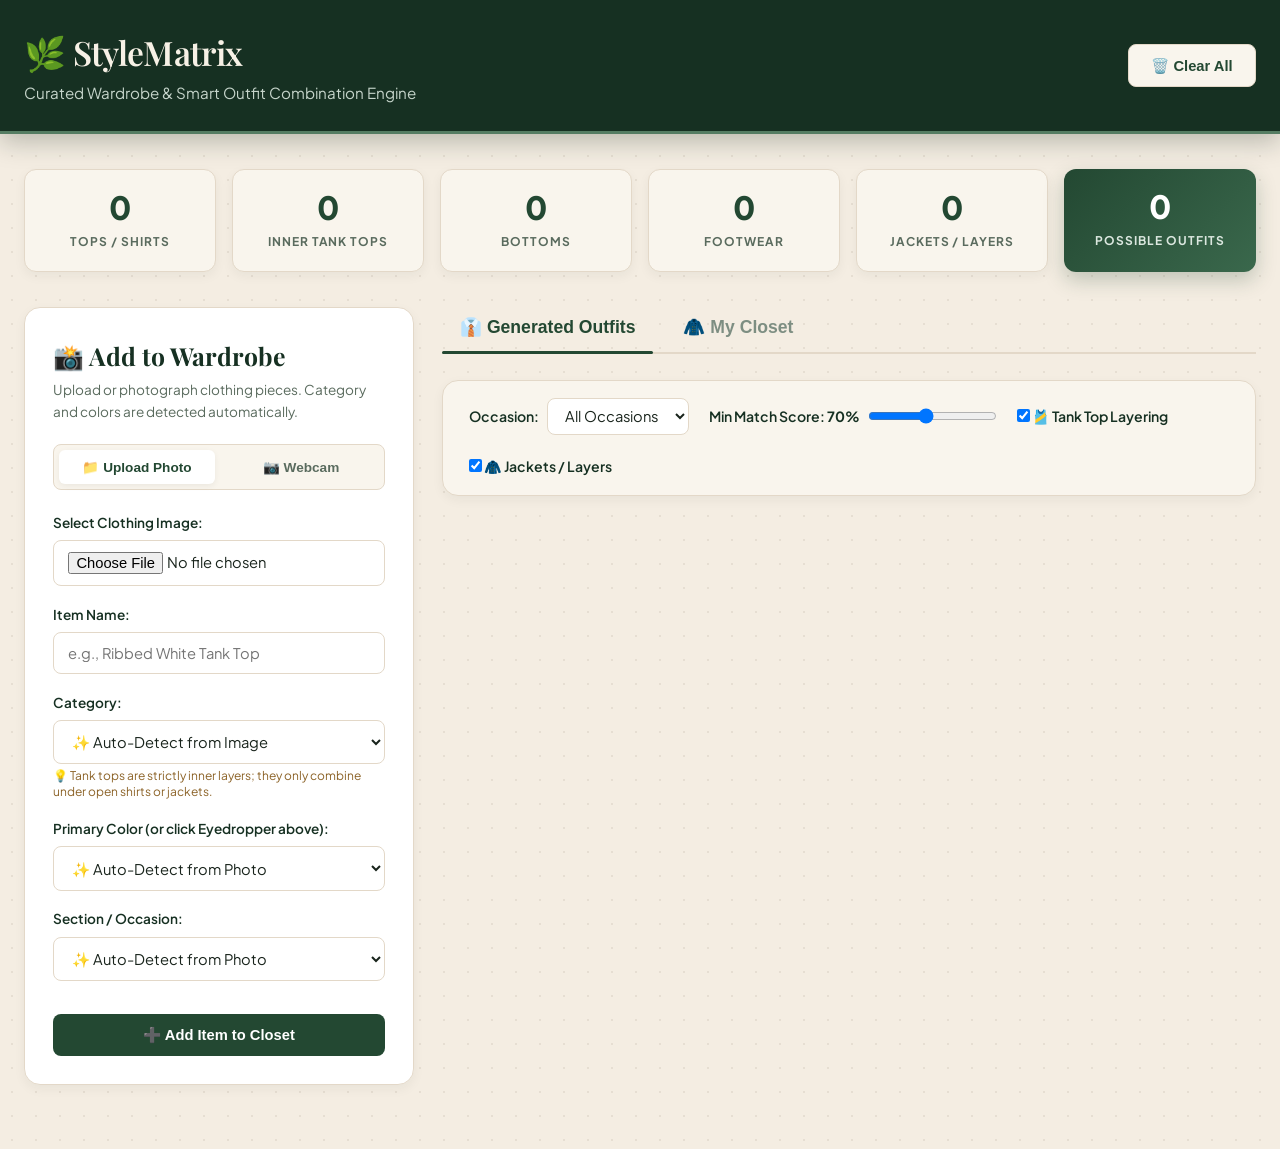
==== templates/wardrobe.html @ 671d1ef5 "Initialcommit" ====
<!DOCTYPE html>
<html lang="en">
<head>
    <meta charset="UTF-8">
    <meta name="viewport" content="width=device-width, initial-scale=1.0">
    <title>StyleMatrix – Smart Wardrobe & Curated Outfit Generator</title>
    <link rel="stylesheet" href="/static/wardrobe.css">
    <link rel="preconnect" href="https://fonts.googleapis.com">
    <link rel="preconnect" href="https://fonts.gstatic.com" crossorigin>
    <link href="https://fonts.googleapis.com/css2?family=Plus+Jakarta+Sans:wght@400;500;600;700;800&family=Playfair+Display:ital,wght@0,600;1,600&display=swap" rel="stylesheet">
</head>
<body>
    <!-- Premium Header -->
    <header class="navbar">
        <div class="container nav-content">
            <div class="brand-group">
                <h1>🌿 StyleMatrix</h1>
                <p>Curated Wardrobe & Smart Outfit Combination Engine</p>
            </div>
            <div class="nav-actions">
                <button class="btn btn-secondary" onclick="clearAll()">🗑️ Clear All</button>
            </div>
        </div>
    </header>

    <main class="container main-layout">
        <!-- Stats Banner in Beige & Forest Green -->
        <section class="stats-banner">
            <div class="stat-card">
                <span class="stat-num" id="statTops">0</span>
                <span class="stat-label">Tops / Shirts</span>
            </div>
            <div class="stat-card">
                <span class="stat-num" id="statTanks">0</span>
                <span class="stat-label">Inner Tank Tops</span>
            </div>
            <div class="stat-card">
                <span class="stat-num" id="statBottoms">0</span>
                <span class="stat-label">Bottoms</span>
            </div>
            <div class="stat-card">
                <span class="stat-num" id="statShoes">0</span>
                <span class="stat-label">Footwear</span>
            </div>
            <div class="stat-card">
                <span class="stat-num" id="statLayers">0</span>
                <span class="stat-label">Jackets / Layers</span>
            </div>
            <div class="stat-card highlight">
                <span class="stat-num" id="statTotalCombos">0</span>
                <span class="stat-label">Possible Outfits</span>
            </div>
        </section>

        <!-- Main Workspace (Left panel is compact & sticky; no expanding empty space) -->
        <div class="workspace-grid">
            <!-- Left Column: Add Clothes Panel -->
            <aside class="card add-item-panel">
                <h2>📸 Add to Wardrobe</h2>
                <p class="subtitle">Upload or photograph clothing pieces. Category and colors are detected automatically.</p>

                <!-- Photo Mode Switcher -->
                <div class="photo-mode-toggle">
                    <button type="button" class="tab-btn active" id="btnModeUpload" onclick="setPhotoMode('upload')">📁 Upload Photo</button>
                    <button type="button" class="tab-btn" id="btnModeCamera" onclick="setPhotoMode('camera')">📷 Webcam</button>
                </div>

                <form id="addItemForm" onsubmit="handleAddItem(event)">
                    <!-- Upload Input -->
                    <div id="uploadInputContainer" class="form-group">
                        <label>Select Clothing Image:</label>
                        <input type="file" id="clothingPhoto" accept="image/*" class="file-input" onchange="handleImageLoaded(this)">
                    </div>

                    <!-- Webcam Input -->
                    <div id="cameraInputContainer" class="form-group hidden">
                        <div class="camera-wrapper">
                            <video id="webcamVideo" autoplay playsinline></video>
                        </div>
                        <div class="camera-actions">
                            <button type="button" class="btn btn-secondary btn-sm" onclick="startCamera()">Turn On Camera</button>
                            <button type="button" class="btn btn-primary btn-sm" onclick="takeSnapshot()">📸 Capture</button>
                        </div>
                        <input type="hidden" id="cameraDataInput">
                    </div>

                    <!-- INTERACTIVE PRECISION COLOR PICKER CANVAS -->
                    <div id="pickerContainer" class="picker-box hidden">
                        <div class="picker-header">
                            <span>🎯 Click Fabric to Pick Exact Color</span>
                        </div>
                        <div class="canvas-wrapper">
                            <canvas id="imagePickerCanvas"></canvas>
                        </div>
                        <div class="picker-status-row">
                            <div class="color-swatch-preview" id="previewSwatch"></div>
                            <div class="picker-meta">
                                <strong id="pickedHexLabel">#FFFFFF</strong>
                                <span id="pickedNameLabel">White</span>
                            </div>
                        </div>
                        <input type="hidden" id="pickedHex" name="hex" value="">
                    </div>

                    <!-- Live AI Auto-Detection Feedback Box -->
                    <div id="detectionBox" class="detection-alert hidden">
                        <span id="detectionText">✨ Analyzing image...</span>
                    </div>

                    <div class="form-group">
                        <label>Item Name:</label>
                        <input type="text" id="itemName" placeholder="e.g., Ribbed White Tank Top" required oninput="checkNameKeywords(this.value)">
                    </div>

                    <div class="form-group">
                        <label>Category:</label>
                        <select id="itemCategory" onchange="markCategoryManual()">
                            <option value="auto">✨ Auto-Detect from Image</option>
                            <option value="Topwear">Topwear (Shirts, T-Shirts, Polos)</option>
                            <option value="Inner Layer (Tank Top)">🎽 Inner Layer (Tank Top - Strictly for Layering)</option>
                            <option value="Bottomwear">Bottomwear (Jeans, Pants, Chinos)</option>
                            <option value="Footwear">Footwear (Sneakers, Shoes, Boots)</option>
                            <option value="Outerwear (Layer)">Outerwear (Jackets, Blazers, Coats)</option>
                        </select>
                        <small class="category-hint">💡 Tank tops are strictly inner layers; they only combine under open shirts or jackets.</small>
                    </div>

                    <div class="form-group">
                        <label>Primary Color (or click Eyedropper above):</label>
                        <select id="itemColor">
                            <option value="auto">✨ Auto-Detect from Photo</option>
                            <option value="White">White</option>
                            <option value="Black">Black</option>
                            <option value="Grey">Grey</option>
                            <option value="Navy / Denim">Navy / Denim</option>
                            <option value="Beige / Khaki">Beige / Khaki</option>
                            <option value="Olive / Green">Olive / Green</option>
                            <option value="Brown">Brown</option>
                            <option value="Red / Crimson">Red / Crimson</option>
                            <option value="Pastel / Light">Pastel / Light</option>
                            <option value="Yellow / Orange">Yellow / Orange</option>
                        </select>
                    </div>

                    <div class="form-group">
                        <label>Section / Occasion:</label>
                        <select id="itemOccasion">
                            <option value="auto">✨ Auto-Detect from Photo</option>
                            <option value="Casual">Casual</option>
                            <option value="Formal">Formal</option>
                            <option value="Semi-Formal">Semi-Formal</option>
                            <option value="Party">Party</option>
                            <option value="Athletic">Athletic</option>
                        </select>
                    </div>

                    <button type="submit" class="btn btn-primary btn-block" id="btnAddItem">➕ Add Item to Closet</button>
                </form>
            </aside>

            <!-- Right Column: Tabs (Outfits vs Closet) -->
            <section class="main-display">
                <div class="display-tabs">
                    <button class="nav-tab active" id="tabBtnOutfits" onclick="switchDisplayTab('outfits')">👔 Generated Outfits</button>
                    <button class="nav-tab" id="tabBtnCloset" onclick="switchDisplayTab('closet')">🧥 My Closet</button>
                </div>

                <!-- TAB: OUTFITS -->
                <div id="tabOutfitsContent" class="tab-pane">
                    <!-- Filters Toolbar -->
                    <div class="card toolbar">
                        <div class="filter-item">
                            <label>Occasion:</label>
                            <select id="filterOccasion" onchange="loadOutfits()">
                                <option value="All">All Occasions</option>
                                <option value="Casual">Casual</option>
                                <option value="Formal">Formal</option>
                                <option value="Semi-Formal">Semi-Formal</option>
                                <option value="Party">Party</option>
                            </select>
                        </div>
                        <div class="filter-item">
                            <label>Min Match Score: <strong id="scoreVal">70%</strong></label>
                            <input type="range" id="filterScore" min="50" max="95" value="70" step="5" oninput="updateScoreVal(this.value)">
                        </div>
                        <div class="filter-item checkbox-item">
                            <label><input type="checkbox" id="filterTanks" checked onchange="loadOutfits()"> 🎽 Tank Top Layering</label>
                        </div>
                        <div class="filter-item checkbox-item">
                            <label><input type="checkbox" id="filterLayers" checked onchange="loadOutfits()"> 🧥 Jackets / Layers</label>
                        </div>
                    </div>

                    <!-- Medium-Sized Aesthetic Outfits Grid -->
                    <div id="outfitsContainer" class="outfits-grid">
                        <!-- Loaded dynamically -->
                    </div>
                </div>

                <!-- TAB: CLOSET -->
                <div id="tabClosetContent" class="tab-pane hidden">
                    <div id="closetContainer" class="closet-grid">
                        <!-- Loaded dynamically -->
                    </div>
                </div>
            </section>
        </div>
    </main>

    <!-- EXPANDED OUTFIT LIGHTBOX MODAL (Click to View Large) -->
    <div id="outfitModal" class="modal-backdrop hidden" onclick="handleModalBackdropClick(event)">
        <div class="modal-card">
            <button class="modal-close-btn" onclick="closeOutfitModal()" title="Close">&times;</button>
            <div id="modalContent">
                <!-- Injected dynamically on click -->
            </div>
        </div>
    </div>

    <script>
        let photoMode = 'upload';
        let mediaStream = null;
        let activeImageObject = null;
        let currentOutfitsCache = [];
        let categoryManuallySelected = false;

        function markCategoryManual() {
            const val = document.getElementById('itemCategory').value;
            categoryManuallySelected = (val !== 'auto');
        }

        function checkNameKeywords(name) {
            const lower = name.toLowerCase();
            if (lower.includes('tank') || lower.includes('vest') || lower.includes('sleeveless') || lower.includes('inner')) {
                document.getElementById('itemCategory').value = 'Inner Layer (Tank Top)';
                categoryManuallySelected = true;
            } else if (lower.includes('pant') || lower.includes('jean') || lower.includes('trouser') || lower.includes('chino') || lower.includes('short')) {
                document.getElementById('itemCategory').value = 'Bottomwear';
                categoryManuallySelected = true;
            } else if (lower.includes('shoe') || lower.includes('sneaker') || lower.includes('boot') || lower.includes('loafer')) {
                document.getElementById('itemCategory').value = 'Footwear';
                categoryManuallySelected = true;
            } else if (lower.includes('jacket') || lower.includes('blazer') || lower.includes('coat') || lower.includes('cardigan')) {
                document.getElementById('itemCategory').value = 'Outerwear (Layer)';
                categoryManuallySelected = true;
            }
        }

        function setPhotoMode(mode) {
            photoMode = mode;
            document.getElementById('btnModeUpload').classList.toggle('active', mode === 'upload');
            document.getElementById('btnModeCamera').classList.toggle('active', mode === 'camera');
            document.getElementById('uploadInputContainer').classList.toggle('hidden', mode !== 'upload');
            document.getElementById('cameraInputContainer').classList.toggle('hidden', mode !== 'camera');
            if (mode === 'camera' && !mediaStream) {
                startCamera();
            }
        }

        async function startCamera() {
            try {
                mediaStream = await navigator.mediaDevices.getUserMedia({ video: { width: 400, height: 300 } });
                document.getElementById('webcamVideo').srcObject = mediaStream;
            } catch (err) {
                alert('Could not access webcam. Please use File Upload mode.');
            }
        }

        function takeSnapshot() {
            const video = document.getElementById('webcamVideo');
            const offscreenCanvas = document.createElement('canvas');
            offscreenCanvas.width = video.videoWidth || 400;
            offscreenCanvas.height = video.videoHeight || 300;
            const ctx = offscreenCanvas.getContext('2d');
            ctx.drawImage(video, 0, 0, offscreenCanvas.width, offscreenCanvas.height);
            const dataUrl = offscreenCanvas.toDataURL('image/jpeg', 0.9);
            document.getElementById('cameraDataInput').value = dataUrl;

            loadImageToCanvas(dataUrl);
            triggerAutoDetection();
        }

        function handleImageLoaded(input) {
            if (input.files && input.files[0]) {
                const file = input.files[0];
                checkNameKeywords(file.name);

                const reader = new FileReader();
                reader.onload = function(e) {
                    loadImageToCanvas(e.target.result);
                    triggerAutoDetection();
                };
                reader.readAsDataURL(file);
            }
        }

        function loadImageToCanvas(src) {
            const container = document.getElementById('pickerContainer');
            const canvas = document.getElementById('imagePickerCanvas');
            const ctx = canvas.getContext('2d');
            const img = new Image();

            img.onload = function() {
                activeImageObject = img;
                const maxWidth = 340;
                const scale = maxWidth / img.width;
                canvas.width = maxWidth;
                canvas.height = img.height * scale;

                ctx.drawImage(img, 0, 0, canvas.width, canvas.height);
                container.classList.remove('hidden');

                // Sample smart fabric position
                const sampleX = Math.floor(canvas.width * 0.5);
                const sampleY = Math.floor(canvas.height * 0.45);
                samplePixelAt(sampleX, sampleY);

                canvas.onclick = function(e) {
                    const rect = canvas.getBoundingClientRect();
                    const x = e.clientX - rect.left;
                    const y = e.clientY - rect.top;
                    samplePixelAt(x, y);
                };
            };
            img.src = src;
        }

        function samplePixelAt(x, y) {
            const canvas = document.getElementById('imagePickerCanvas');
            const ctx = canvas.getContext('2d');
            const pixel = ctx.getImageData(x, y, 1, 1).data;
            const r = pixel[0], g = pixel[1], b = pixel[2];
            const hex = rgbToHex(r, g, b);

            document.getElementById('pickedHex').value = hex;
            document.getElementById('pickedHexLabel').textContent = hex.toUpperCase();
            document.getElementById('previewSwatch').style.backgroundColor = hex;

            const detectedColor = classifyRGB(r, g, b);
            document.getElementById('pickedNameLabel').textContent = detectedColor;
            document.getElementById('itemColor').value = detectedColor;

            if (activeImageObject) {
                ctx.clearRect(0, 0, canvas.width, canvas.height);
                ctx.drawImage(activeImageObject, 0, 0, canvas.width, canvas.height);
                
                ctx.beginPath();
                ctx.arc(x, y, 12, 0, 2 * Math.PI);
                ctx.strokeStyle = '#ffffff';
                ctx.lineWidth = 3;
                ctx.stroke();

                ctx.beginPath();
                ctx.arc(x, y, 10, 0, 2 * Math.PI);
                ctx.strokeStyle = '#1b3b2b';
                ctx.lineWidth = 1.5;
                ctx.stroke();
            }
        }

        function rgbToHex(r, g, b) {
            return '#' + [r, g, b].map(x => {
                const hex = x.toString(16);
                return hex.length === 1 ? '0' + hex : hex;
            }).join('');
        }

        function classifyRGB(r, g, b) {
            const minC = Math.min(r, g, b);
            const maxC = Math.max(r, g, b);
            const diff = maxC - minC;

            // Accurate White/Off-white detection
            if (minC > 190 && diff < 38) return 'White';
            if (minC > 215 && diff < 45) return 'White';
            if (maxC < 45) return 'Black';
            if (diff < 18) {
                if (minC > 180) return 'White';
                if (maxC < 55) return 'Black';
                return 'Grey';
            }

            const rn = r / 255, gn = g / 255, bn = b / 255;
            const max = Math.max(rn, gn, bn), min = Math.min(rn, gn, bn);
            let h, s, l = (max + min) / 2;

            if (max === min) {
                h = s = 0;
            } else {
                const d = max - min;
                s = l > 0.5 ? d / (2 - max - min) : d / (max + min);
                switch (max) {
                    case rn: h = (gn - bn) / d + (gn < bn ? 6 : 0); break;
                    case gn: h = (bn - rn) / d + 2; break;
                    case bn: h = (rn - gn) / d + 4; break;
                }
                h /= 6;
            }
            const hDeg = h * 360;

            if (l < 0.16) return 'Black';
            if (l > 0.85 && s < 0.22) return 'White';
            if (s < 0.14) return 'Grey';
            if (hDeg >= 185 && hDeg <= 250) {
                if (s > 0.20 && l < 0.70) return 'Navy / Denim';
                if (l >= 0.70) return 'Pastel / Light';
                return 'Grey';
            }
            if (hDeg >= 65 && hDeg <= 165) return 'Olive / Green';
            if (hDeg >= 25 && hDeg <= 55 && s < 0.60 && l > 0.38) return 'Beige / Khaki';
            if (hDeg >= 15 && hDeg <= 45 && l < 0.44) return 'Brown';
            if (hDeg < 20 || hDeg > 338) return 'Red / Crimson';
            if (hDeg >= 35 && hDeg <= 65) return 'Yellow / Orange';
            if (l > 0.65 && s > 0.16) return 'Pastel / Light';
            return 'Grey';
        }

        async function triggerAutoDetection() {
            const detectionBox = document.getElementById('detectionBox');
            const detectionText = document.getElementById('detectionText');

            const formData = new FormData();
            let hasImage = false;

            if (photoMode === 'upload') {
                const fileInput = document.getElementById('clothingPhoto');
                if (fileInput.files.length > 0) {
                    formData.append('photo', fileInput.files[0]);
                    hasImage = true;
                }
            } else {
                const cameraData = document.getElementById('cameraDataInput').value;
                if (cameraData) {
                    formData.append('camera_data', cameraData);
                    hasImage = true;
                }
            }

            if (!hasImage) return;

            detectionBox.classList.remove('hidden');
            detectionText.textContent = '✨ Analyzing category & fabric color...';

            try {
                const res = await fetch('/api/detect', { method: 'POST', body: formData });
                const data = await res.json();
                if (data.category) {
                    // Only update category if user has not manually set it
                    if (!categoryManuallySelected || document.getElementById('itemCategory').value === 'auto') {
                        document.getElementById('itemCategory').value = data.category;
                    }
                    if (document.getElementById('itemColor').value === 'auto') {
                        document.getElementById('itemColor').value = data.color;
                    }
                    document.getElementById('itemOccasion').value = data.occasion;
                    detectionText.innerHTML = `✨ <strong>Auto-Detected:</strong> Category: <u>${document.getElementById('itemCategory').value}</u> • Color: <u>${data.color}</u> • Occasion: <u>${data.occasion}</u>`;
                }
            } catch (err) {
                console.error(err);
            }
        }

        function updateScoreVal(val) {
            document.getElementById('scoreVal').textContent = val + '%';
            loadOutfits();
        }

        function switchDisplayTab(tab) {
            document.getElementById('tabBtnOutfits').classList.toggle('active', tab === 'outfits');
            document.getElementById('tabBtnCloset').classList.toggle('active', tab === 'closet');
            document.getElementById('tabOutfitsContent').classList.toggle('hidden', tab !== 'outfits');
            document.getElementById('tabClosetContent').classList.toggle('hidden', tab !== 'closet');
            if (tab === 'closet') loadCloset();
            if (tab === 'outfits') loadOutfits();
        }

        async function updateStats() {
            const res = await fetch('/api/stats');
            const data = await res.json();
            document.getElementById('statTops').textContent = data.tops;
            document.getElementById('statTanks').textContent = data.tanks || 0;
            document.getElementById('statBottoms').textContent = data.bottoms;
            document.getElementById('statShoes').textContent = data.shoes;
            document.getElementById('statLayers').textContent = data.layers;
            document.getElementById('statTotalCombos').textContent = data.total_combinations;
        }

        async function handleAddItem(e) {
            e.preventDefault();
            const btn = document.getElementById('btnAddItem');
            btn.disabled = true;
            btn.textContent = 'Adding...';

            const formData = new FormData();
            formData.append('name', document.getElementById('itemName').value);
            formData.append('category', document.getElementById('itemCategory').value);
            formData.append('color', document.getElementById('itemColor').value);
            formData.append('hex', document.getElementById('pickedHex').value);
            formData.append('occasion', document.getElementById('itemOccasion').value);

            if (photoMode === 'upload') {
                const fileInput = document.getElementById('clothingPhoto');
                if (fileInput.files.length > 0) {
                    formData.append('photo', fileInput.files[0]);
                }
            } else {
                const cameraData = document.getElementById('cameraDataInput').value;
                if (cameraData) {
                    formData.append('camera_data', cameraData);
                }
            }

            try {
                const res = await fetch('/api/items', { method: 'POST', body: formData });
                if (res.ok) {
                    document.getElementById('itemName').value = '';
                    document.getElementById('clothingPhoto').value = '';
                    document.getElementById('cameraDataInput').value = '';
                    document.getElementById('pickerContainer').classList.add('hidden');
                    document.getElementById('detectionBox').classList.add('hidden');
                    document.getElementById('itemCategory').value = 'auto';
                    document.getElementById('itemColor').value = 'auto';
                    document.getElementById('itemOccasion').value = 'auto';
                    categoryManuallySelected = false;
                    await updateStats();
                    loadOutfits();
                } else {
                    alert('Failed to add item.');
                }
            } catch (err) {
                console.error(err);
            } finally {
                btn.disabled = false;
                btn.textContent = '➕ Add Item to Closet';
            }
        }

        async function loadOutfits() {
            const container = document.getElementById('outfitsContainer');
            container.innerHTML = '<div class="loading">Composing aesthetic color combinations...</div>';

            const minScore = document.getElementById('filterScore').value;
            const occasion = document.getElementById('filterOccasion').value;
            const includeLayers = document.getElementById('filterLayers').checked;
            const includeTanks = document.getElementById('filterTanks').checked;

            const res = await fetch(`/api/outfits?min_score=${minScore}&occasion=${occasion}&include_layers=${includeLayers}&include_tanks=${includeTanks}`);
            const data = await res.json();
            currentOutfitsCache = data.outfits || [];

            if (!currentOutfitsCache || currentOutfitsCache.length === 0) {
                container.innerHTML = `
                    <div class="empty-state">
                        <div class="empty-icon">🌿</div>
                        <h3>Your Wardrobe is Ready</h3>
                        <p>${data.message || 'Add your clothing photos on the left to start generating outfits automatically!'}</p>
                    </div>`;
                return;
            }

            container.innerHTML = currentOutfitsCache.map((outfit, idx) => {
                const isCurated = outfit.vibe.includes('Curated Harmony');
                return `
                <div class="card outfit-card-medium ${isCurated ? 'curated-card' : ''}" onclick="openOutfitModal(${idx})">
                    <div class="outfit-card-header">
                        <div class="badge-row">
                            <span class="vibe-tag ${isCurated ? 'vibe-curated' : ''}">${outfit.vibe}</span>
                            <span class="score-badge ${outfit.score >= 90 ? 'score-high' : 'score-med'}">★ ${outfit.score}%</span>
                        </div>
                        <span class="click-hint">🔍 Tap to expand</span>
                    </div>

                    <!-- Medium Sized Aesthetic Piece Row -->
                    <div class="outfit-preview-row">
                        ${outfit.tank ? `
                            <div class="preview-thumb inner-thumb">
                                <span class="thumb-label">🎽 Inner</span>
                                <img src="${outfit.tank.image}" alt="${outfit.tank.name}">
                            </div>
                        ` : ''}

                        ${outfit.top ? `
                            <div class="preview-thumb">
                                <span class="thumb-label">${outfit.tank ? '👕 Shirt' : '👕 Top'}</span>
                                <img src="${outfit.top.image}" alt="${outfit.top.name}">
                            </div>
                        ` : ''}

                        ${outfit.layer ? `
                            <div class="preview-thumb">
                                <span class="thumb-label">🧥 Layer</span>
                                <img src="${outfit.layer.image}" alt="${outfit.layer.name}">
                            </div>
                        ` : ''}

                        <div class="preview-thumb">
                            <span class="thumb-label">👖 Bottom</span>
                            <img src="${outfit.bottom.image}" alt="${outfit.bottom.name}">
                        </div>

                        <div class="preview-thumb">
                            <span class="thumb-label">👟 Shoes</span>
                            <img src="${outfit.shoes.image}" alt="${outfit.shoes.name}">
                        </div>
                    </div>

                    <div class="outfit-card-footer">
                        <p class="medium-reason">💡 ${outfit.reason}</p>
                    </div>
                </div>
                `;
            }).join('');
        }

        // ---------------------------------------------------------------------
        // Modal / Lightbox: View Outfit in Large, High-Res Detail
        // ---------------------------------------------------------------------
        function openOutfitModal(idx) {
            const outfit = currentOutfitsCache[idx];
            if (!outfit) return;

            const isCurated = outfit.vibe.includes('Curated Harmony');
            const modal = document.getElementById('outfitModal');
            const content = document.getElementById('modalContent');

            content.innerHTML = `
                <div class="modal-header">
                    <div>
                        <span class="vibe-tag ${isCurated ? 'vibe-curated' : ''}">${outfit.vibe}</span>
                        <span class="type-badge">${outfit.type}</span>
                        <h2>Look #${idx + 1}</h2>
                    </div>
                    <div class="score-badge-large ${outfit.score >= 90 ? 'score-high' : 'score-med'}">
                        ★ ${outfit.score}% Match
                    </div>
                </div>

                <div class="modal-reason-box">
                    <strong>Style & Harmony Breakdown:</strong>
                    <p>💡 ${outfit.reason}</p>
                </div>

                <!-- High-Resolution Large Outfit Grid -->
                <div class="modal-large-items">
                    ${outfit.tank ? `
                        <div class="modal-item-card inner-card">
                            <span class="large-layer-pill">🎽 Inner Layer</span>
                            <img src="${outfit.tank.image}" alt="${outfit.tank.name}">
                            <div class="modal-item-info">
                                <strong>${outfit.tank.name}</strong>
                                <span>Color: ${outfit.tank.color}</span>
                                <small>${outfit.tank.occasion}</small>
                            </div>
                        </div>
                    ` : ''}

                    ${outfit.top ? `
                        <div class="modal-item-card">
                            <span class="large-layer-pill">${outfit.tank ? '👕 Over Shirt' : '👕 Topwear'}</span>
                            <img src="${outfit.top.image}" alt="${outfit.top.name}">
                            <div class="modal-item-info">
                                <strong>${outfit.top.name}</strong>
                                <span>Color: ${outfit.top.color}</span>
                                <small>${outfit.top.occasion}</small>
                            </div>
                        </div>
                    ` : ''}

                    ${outfit.layer ? `
                        <div class="modal-item-card">
                            <span class="large-layer-pill">🧥 Jacket / Layer</span>
                            <img src="${outfit.layer.image}" alt="${outfit.layer.name}">
                            <div class="modal-item-info">
                                <strong>${outfit.layer.name}</strong>
                                <span>Color: ${outfit.layer.color}</span>
                                <small>${outfit.layer.occasion}</small>
                            </div>
                        </div>
                    ` : ''}

                    <div class="modal-item-card">
                        <span class="large-layer-pill">👖 Bottomwear</span>
                        <img src="${outfit.bottom.image}" alt="${outfit.bottom.name}">
                        <div class="modal-item-info">
                            <strong>${outfit.bottom.name}</strong>
                            <span>Color: ${outfit.bottom.color}</span>
                            <small>${outfit.bottom.occasion}</small>
                        </div>
                    </div>

                    <div class="modal-item-card">
                        <span class="large-layer-pill">👟 Footwear</span>
                        <img src="${outfit.shoes.image}" alt="${outfit.shoes.name}">
                        <div class="modal-item-info">
                            <strong>${outfit.shoes.name}</strong>
                            <span>Color: ${outfit.shoes.color}</span>
                            <small>${outfit.shoes.occasion}</small>
                        </div>
                    </div>
                </div>

                <div class="modal-footer">
                    <button class="btn btn-primary" onclick="closeOutfitModal()">✓ Done</button>
                </div>
            `;

            modal.classList.remove('hidden');
            document.body.style.overflow = 'hidden';
        }

        function closeOutfitModal() {
            document.getElementById('outfitModal').classList.add('hidden');
            document.body.style.overflow = 'auto';
        }

        function handleModalBackdropClick(e) {
            if (e.target.id === 'outfitModal') {
                closeOutfitModal();
            }
        }

        document.addEventListener('keydown', (e) => {
            if (e.key === 'Escape') closeOutfitModal();
        });

        async function loadCloset() {
            const container = document.getElementById('closetContainer');
            const res = await fetch('/api/items');
            const items = await res.json();

            if (items.length === 0) {
                container.innerHTML = `
                    <div class="empty-state">
                        <div class="empty-icon">🧥</div>
                        <h3>Your Closet is Empty</h3>
                        <p>Upload or photograph your clothes on the left to start building your personal wardrobe!</p>
                    </div>`;
                return;
            }

            container.innerHTML = items.map(item => `
                <div class="closet-item-card">
                    <img src="${item.image}" alt="${item.name}">
                    <div class="closet-item-body">
                        <strong>${item.name}</strong>
                        <span class="badge ${item.category.includes('Tank') ? 'badge-tank' : ''}">${item.category}</span>
                        <div class="color-dot-row">
                            <span class="color-dot" style="background-color: ${item.hex || '#ffffff'}"></span>
                            <span class="meta">${item.color} • ${item.occasion}</span>
                        </div>
                        <button class="btn btn-sm btn-outline-danger" onclick="deleteItem('${item.id}')">Delete</button>
                    </div>
                </div>
            `).join('');
        }

        async function deleteItem(id) {
            await fetch(`/api/items/${id}`, { method: 'DELETE' });
            await updateStats();
            loadCloset();
            loadOutfits();
        }

        async function clearAll() {
            if (confirm('Clear all items from your wardrobe?')) {
                await fetch('/api/clear-all', { method: 'POST' });
                await updateStats();
                loadCloset();
                loadOutfits();
            }
        }

        window.onload = async () => {
            await updateStats();
            loadOutfits();
        };
    </script>
</body>
</html>
---- static/wardrobe.css ----
/* ==========================================================================
   StyleMatrix – Premium Green & Beige Aesthetic Theme
   Quiet luxury aesthetic: Forest & Sage Green paired with Warm Linen & Oat Beige
   ========================================================================== */

:root {
    --forest-deep: #163022;
    --forest-primary: #234832;
    --forest-hover: #1c3b29;
    --forest-light: #3a684c;
    --sage-accent: #557d63;
    
    --beige-lightest: #faf7f2;
    --beige-bg: #f4ede2;
    --beige-card: #ffffff;
    --beige-surface: #f9f5ed;
    --beige-border: #e3d8c8;
    --beige-border-dark: #d2c4b0;
    
    --curated-gold: #b45309;
    --curated-badge-bg: #fdf5e2;
    
    --text-primary: #19241c;
    --text-secondary: #5a6b5e;
    --text-muted: #7d8e82;
    
    --radius-sm: 8px;
    --radius-md: 12px;
    --radius-lg: 16px;
    --radius-xl: 20px;
    
    --shadow-subtle: 0 4px 12px rgba(22, 48, 34, 0.05);
    --shadow-card: 0 6px 18px rgba(22, 48, 34, 0.07);
    --shadow-hover: 0 12px 28px rgba(22, 48, 34, 0.12);
}

* {
    box-sizing: border-box;
    margin: 0;
    padding: 0;
}

body {
    font-family: 'Plus Jakarta Sans', -apple-system, BlinkMacSystemFont, "Segoe UI", Roboto, sans-serif;
    background-color: var(--beige-bg);
    color: var(--text-primary);
    line-height: 1.6;
    background-image: radial-gradient(#e6ded2 1px, transparent 1px);
    background-size: 24px 24px;
}

.container {
    max-width: 1280px;
    margin: 0 auto;
    padding: 0 24px;
}

/* ==========================================================================
   Header / Navbar
   ========================================================================== */
.navbar {
    background: var(--forest-deep);
    color: var(--beige-lightest);
    padding: 1.6rem 0;
    border-bottom: 3px solid var(--sage-accent);
    box-shadow: 0 8px 24px rgba(15, 33, 23, 0.25);
}

.nav-content {
    display: flex;
    justify-content: space-between;
    align-items: center;
}

.brand-group h1 {
    font-family: 'Playfair Display', Georgia, serif;
    font-size: 2.1rem;
    font-weight: 600;
    letter-spacing: -0.02em;
    color: #f7f1e6;
}

.brand-group p {
    font-size: 0.95rem;
    color: #c5d4ca;
    margin-top: 2px;
}

.brand-group p em {
    color: #e8d0a9;
    font-style: italic;
    font-family: 'Playfair Display', serif;
}

.nav-actions {
    display: flex;
    gap: 12px;
}

/* ==========================================================================
   Stats Banner
   ========================================================================== */
.stats-banner {
    display: grid;
    grid-template-columns: repeat(6, 1fr);
    gap: 16px;
    margin: 2.2rem 0;
}

.stat-card {
    background: var(--beige-surface);
    padding: 1.25rem 1rem;
    border-radius: var(--radius-md);
    text-align: center;
    border: 1px solid var(--beige-border);
    box-shadow: var(--shadow-subtle);
    transition: transform 0.2s, box-shadow 0.2s;
}

.stat-card:hover {
    transform: translateY(-2px);
    box-shadow: var(--shadow-card);
}

.stat-card.highlight {
    background: linear-gradient(135deg, var(--forest-primary), var(--forest-light));
    color: var(--beige-lightest);
    border: none;
    box-shadow: 0 8px 20px rgba(35, 72, 50, 0.25);
}

.stat-card.highlight .stat-label {
    color: #dbe7df;
}

.stat-num {
    display: block;
    font-size: 2rem;
    font-weight: 800;
    color: var(--forest-primary);
    line-height: 1.1;
}

.stat-card.highlight .stat-num {
    color: #ffffff;
}

.stat-label {
    display: block;
    font-size: 0.75rem;
    color: var(--text-secondary);
    text-transform: uppercase;
    letter-spacing: 0.08em;
    font-weight: 700;
    margin-top: 6px;
}

/* ==========================================================================
   Main Workspace Layout
   CRITICAL FIX: align-items: start prevents the left column from stretching!
   ========================================================================== */
.workspace-grid {
    display: grid;
    grid-template-columns: 390px 1fr;
    gap: 28px;
    align-items: start; /* Prevents left section from expanding with right section */
    margin-bottom: 4rem;
}

/* Base Card */
.card {
    background: var(--beige-card);
    border-radius: var(--radius-lg);
    border: 1px solid var(--beige-border);
    padding: 1.75rem;
    box-shadow: var(--shadow-subtle);
}

/* Add Item Panel (Left section: exact content height, sticky position, no empty space) */
.add-item-panel {
    background: #ffffff;
    border: 1px solid var(--beige-border);
    height: fit-content; /* Strictly hugs form content; no dead space */
    position: sticky;
    top: 24px;
}

.add-item-panel h2 {
    font-family: 'Playfair Display', serif;
    font-size: 1.55rem;
    color: var(--forest-deep);
    margin-bottom: 0.2rem;
}

.subtitle {
    font-size: 0.85rem;
    color: var(--text-secondary);
    margin-bottom: 1.35rem;
}

.photo-mode-toggle {
    display: flex;
    gap: 8px;
    background: var(--beige-surface);
    padding: 5px;
    border-radius: var(--radius-sm);
    margin-bottom: 1.35rem;
    border: 1px solid var(--beige-border);
}

.tab-btn {
    flex: 1;
    border: none;
    background: transparent;
    padding: 9px;
    font-size: 0.85rem;
    font-weight: 600;
    border-radius: 6px;
    cursor: pointer;
    color: var(--text-secondary);
    transition: all 0.2s;
}

.tab-btn.active {
    background: #ffffff;
    color: var(--forest-primary);
    box-shadow: 0 2px 6px rgba(0, 0, 0, 0.06);
    font-weight: 700;
}

/* ==========================================================================
   Interactive Precision Eyedropper / Color Picker
   ========================================================================== */
.picker-box {
    background: var(--beige-surface);
    border: 2px solid var(--sage-accent);
    border-radius: var(--radius-md);
    padding: 14px;
    margin-bottom: 1.35rem;
}

.picker-header {
    font-size: 0.8rem;
    font-weight: 700;
    color: var(--forest-primary);
    margin-bottom: 10px;
    text-transform: uppercase;
    letter-spacing: 0.04em;
}

.canvas-wrapper {
    width: 100%;
    display: flex;
    justify-content: center;
    background: #19241c;
    border-radius: var(--radius-sm);
    overflow: hidden;
    cursor: crosshair;
}

#imagePickerCanvas {
    max-width: 100%;
    height: auto;
    display: block;
}

.picker-status-row {
    display: flex;
    align-items: center;
    gap: 12px;
    margin-top: 12px;
    background: #ffffff;
    padding: 9px 14px;
    border-radius: var(--radius-sm);
    border: 1px solid var(--beige-border);
}

.color-swatch-preview {
    width: 34px;
    height: 34px;
    border-radius: 8px;
    border: 2px solid #ffffff;
    box-shadow: 0 0 0 1px #cbd5e1;
    background-color: #ffffff;
}

.picker-meta strong {
    display: block;
    font-size: 0.95rem;
    font-family: monospace;
    color: var(--forest-deep);
}

.picker-meta span {
    font-size: 0.8rem;
    color: var(--text-secondary);
    font-weight: 600;
}

/* Auto Detection Alert */
.detection-alert {
    background: #eaf3ed;
    border: 1px solid #b8d6c2;
    color: #1b4d2e;
    padding: 11px 14px;
    border-radius: var(--radius-sm);
    font-size: 0.85rem;
    margin-bottom: 1.15rem;
    animation: fadeIn 0.3s ease-in-out;
}

@keyframes fadeIn {
    from { opacity: 0; transform: translateY(-4px); }
    to { opacity: 1; transform: translateY(0); }
}

.category-hint {
    display: block;
    font-size: 0.75rem;
    color: #8c6328;
    margin-top: 4px;
    line-height: 1.35;
}

.form-group {
    margin-bottom: 1.1rem;
}

.form-group label {
    display: block;
    font-size: 0.85rem;
    font-weight: 600;
    margin-bottom: 0.4rem;
    color: var(--forest-deep);
}

input[type="text"], select, .file-input {
    width: 100%;
    padding: 0.7rem 0.9rem;
    border: 1.5px solid var(--beige-border);
    border-radius: var(--radius-sm);
    font-size: 0.92rem;
    font-family: inherit;
    background: #ffffff;
    color: var(--text-primary);
    outline: none;
    transition: border-color 0.2s, box-shadow 0.2s;
}

input[type="text"]:focus, select:focus {
    border-color: var(--forest-primary);
    box-shadow: 0 0 0 3px rgba(35, 72, 50, 0.12);
}

/* Webcam Widget */
.camera-wrapper {
    width: 100%;
    height: 190px;
    background: #111e16;
    border-radius: var(--radius-sm);
    overflow: hidden;
    position: relative;
    margin-bottom: 8px;
}

.camera-wrapper video {
    width: 100%;
    height: 100%;
    object-fit: cover;
}

.camera-actions {
    display: flex;
    gap: 8px;
}

/* Buttons */
.btn {
    display: inline-flex;
    align-items: center;
    justify-content: center;
    padding: 0.72rem 1.4rem;
    font-size: 0.92rem;
    font-weight: 600;
    border-radius: var(--radius-sm);
    border: none;
    cursor: pointer;
    transition: all 0.2s;
}

.btn-primary {
    background: var(--forest-primary);
    color: #ffffff;
}

.btn-primary:hover {
    background: var(--forest-hover);
    box-shadow: 0 4px 12px rgba(22, 48, 34, 0.2);
}

.btn-secondary {
    background: var(--beige-surface);
    color: var(--forest-primary);
    border: 1px solid var(--beige-border);
}

.btn-secondary:hover {
    background: #eae2d3;
}

.btn-danger {
    background: #c2410c;
    color: white;
}

.btn-outline-danger {
    background: transparent;
    border: 1px solid #c2410c;
    color: #c2410c;
}

.btn-outline-danger:hover {
    background: #fef2f2;
}

.btn-sm {
    padding: 0.45rem 0.85rem;
    font-size: 0.82rem;
}

.btn-block {
    width: 100%;
    margin-top: 1rem;
}

/* ==========================================================================
   Display Tabs
   ========================================================================== */
.display-tabs {
    display: flex;
    gap: 12px;
    margin-bottom: 1.6rem;
    border-bottom: 2px solid var(--beige-border);
    padding-bottom: 4px;
}

.nav-tab {
    background: none;
    border: none;
    font-size: 1.1rem;
    font-weight: 700;
    color: var(--text-muted);
    padding: 10px 18px;
    cursor: pointer;
    position: relative;
    transition: color 0.2s;
}

.nav-tab.active {
    color: var(--forest-primary);
}

.nav-tab.active::after {
    content: '';
    position: absolute;
    bottom: -6px;
    left: 0;
    right: 0;
    height: 3px;
    background: var(--forest-primary);
    border-radius: 3px;
}

/* Toolbar */
.toolbar {
    display: flex;
    align-items: center;
    flex-wrap: wrap;
    gap: 20px;
    padding: 1.1rem 1.6rem;
    margin-bottom: 1.8rem;
    background: var(--beige-surface);
    border: 1px solid var(--beige-border);
}

.filter-item {
    display: flex;
    align-items: center;
    gap: 8px;
    font-size: 0.88rem;
}

.filter-item label {
    font-weight: 600;
    color: var(--forest-deep);
}

.filter-item select {
    width: auto;
    padding: 0.45rem 0.85rem;
}

/* ==========================================================================
   MEDIUM-SIZED AESTHETIC OUTFITS GRID
   ========================================================================== */
.outfits-grid {
    display: grid;
    grid-template-columns: repeat(auto-fill, minmax(360px, 1fr));
    gap: 20px;
}

.outfit-card-medium {
    background: #ffffff;
    border-radius: var(--radius-md);
    border: 1.5px solid var(--beige-border);
    padding: 1.25rem;
    cursor: pointer;
    transition: transform 0.22s cubic-bezier(0.16, 1, 0.3, 1), box-shadow 0.22s, border-color 0.22s;
    position: relative;
    overflow: hidden;
    display: flex;
    flex-direction: column;
    justify-content: space-between;
}

.outfit-card-medium:hover {
    transform: translateY(-4px);
    box-shadow: var(--shadow-hover);
    border-color: var(--sage-accent);
}

.outfit-card-medium.curated-card {
    border: 1.5px solid #c29b38;
    background: linear-gradient(to bottom, #fcfbf7, #ffffff);
}

.outfit-card-header {
    display: flex;
    justify-content: space-between;
    align-items: flex-start;
    margin-bottom: 1rem;
    gap: 8px;
}

.badge-row {
    display: flex;
    align-items: center;
    flex-wrap: wrap;
    gap: 6px;
}

.click-hint {
    font-size: 0.72rem;
    color: var(--forest-light);
    font-weight: 600;
    white-space: nowrap;
    opacity: 0.85;
}

.vibe-tag {
    background: var(--beige-surface);
    color: var(--forest-primary);
    border: 1px solid var(--beige-border);
    padding: 4px 10px;
    border-radius: 20px;
    font-size: 0.78rem;
    font-weight: 700;
}

.vibe-curated {
    background: #fdf5e2;
    color: #92400e;
    border: 1px solid #f3d483;
}

.score-badge {
    padding: 3px 10px;
    border-radius: 20px;
    font-size: 0.8rem;
    font-weight: 800;
}

.score-high {
    background: #eaf5ed;
    color: #1e5a32;
}

.score-med {
    background: #fbf2dc;
    color: #8c5812;
}

/* Medium Outfit Preview Row */
.outfit-preview-row {
    display: flex;
    align-items: center;
    gap: 8px;
    margin-bottom: 1rem;
    padding: 4px 0;
}

.preview-thumb {
    flex: 1;
    min-width: 0;
    background: var(--beige-surface);
    border: 1px solid var(--beige-border);
    border-radius: var(--radius-sm);
    overflow: hidden;
    text-align: center;
    position: relative;
    padding-bottom: 4px;
}

.preview-thumb.inner-thumb {
    border: 1.5px dashed #b45309;
    background: #fdfaf3;
}

.thumb-label {
    display: block;
    font-size: 0.65rem;
    font-weight: 700;
    padding: 2px 0;
    background: var(--forest-primary);
    color: #ffffff;
    text-transform: uppercase;
    letter-spacing: 0.04em;
    white-space: nowrap;
    overflow: hidden;
    text-overflow: ellipsis;
}

.preview-thumb.inner-thumb .thumb-label {
    background: #b45309;
}

.preview-thumb img {
    width: 100%;
    height: 82px;
    object-fit: cover;
    background: #ebe5d8;
    display: block;
}

.outfit-card-footer {
    border-top: 1px solid var(--beige-border);
    padding-top: 8px;
}

.medium-reason {
    font-size: 0.78rem;
    color: var(--text-secondary);
    white-space: nowrap;
    overflow: hidden;
    text-overflow: ellipsis;
}

/* ==========================================================================
   EXPANDED OUTFIT LIGHTBOX MODAL
   ========================================================================== */
.modal-backdrop {
    position: fixed;
    top: 0;
    left: 0;
    width: 100vw;
    height: 100vh;
    background: rgba(18, 36, 26, 0.72);
    backdrop-filter: blur(6px);
    z-index: 9999;
    display: flex;
    justify-content: center;
    align-items: center;
    padding: 20px;
    animation: fadeIn 0.25s ease-out;
}

.modal-card {
    background: #ffffff;
    width: 100%;
    max-width: 900px;
    max-height: 90vh;
    overflow-y: auto;
    border-radius: var(--radius-xl);
    border: 2px solid var(--beige-border);
    padding: 2.2rem;
    position: relative;
    box-shadow: 0 20px 40px rgba(0, 0, 0, 0.25);
    animation: modalSlide 0.3s cubic-bezier(0.16, 1, 0.3, 1);
}

@keyframes modalSlide {
    from { opacity: 0; transform: scale(0.95) translateY(12px); }
    to { opacity: 1; transform: scale(1) translateY(0); }
}

.modal-close-btn {
    position: absolute;
    top: 18px;
    right: 20px;
    background: var(--beige-surface);
    border: 1px solid var(--beige-border);
    width: 36px;
    height: 36px;
    border-radius: 50%;
    font-size: 1.4rem;
    line-height: 1;
    color: var(--forest-deep);
    cursor: pointer;
    display: flex;
    align-items: center;
    justify-content: center;
    transition: all 0.2s;
}

.modal-close-btn:hover {
    background: var(--forest-primary);
    color: #ffffff;
}

.modal-header {
    display: flex;
    justify-content: space-between;
    align-items: flex-start;
    border-bottom: 1px solid var(--beige-border);
    padding-bottom: 1.25rem;
    margin-bottom: 1.25rem;
}

.modal-header h2 {
    font-family: 'Playfair Display', serif;
    font-size: 1.9rem;
    color: var(--forest-deep);
    margin-top: 6px;
}

.score-badge-large {
    padding: 6px 16px;
    border-radius: 30px;
    font-size: 1.05rem;
    font-weight: 800;
}

.modal-reason-box {
    background: var(--beige-surface);
    border: 1px solid var(--beige-border);
    border-radius: var(--radius-md);
    padding: 1rem 1.25rem;
    margin-bottom: 1.75rem;
}

.modal-reason-box strong {
    display: block;
    font-size: 0.85rem;
    color: var(--forest-deep);
    margin-bottom: 4px;
}

.modal-reason-box p {
    font-size: 0.92rem;
    color: var(--text-secondary);
}

/* Large Item Cards inside the Modal */
.modal-large-items {
    display: flex;
    gap: 16px;
    overflow-x: auto;
    padding-bottom: 10px;
    margin-bottom: 1.75rem;
}

.modal-item-card {
    flex: 1;
    min-width: 155px;
    background: #ffffff;
    border: 1.5px solid var(--beige-border);
    border-radius: var(--radius-md);
    overflow: hidden;
    text-align: center;
    box-shadow: var(--shadow-subtle);
}

.modal-item-card.inner-card {
    border: 2px dashed #b45309;
    background: #fdfaf3;
}

.large-layer-pill {
    display: block;
    background: var(--forest-primary);
    color: #ffffff;
    font-size: 0.72rem;
    font-weight: 700;
    padding: 5px 0;
    text-transform: uppercase;
    letter-spacing: 0.05em;
}

.modal-item-card.inner-card .large-layer-pill {
    background: #b45309;
}

.modal-item-card img {
    width: 100%;
    height: 180px;
    object-fit: cover;
    background: #ede6d9;
}

.modal-item-info {
    padding: 10px 12px;
}

.modal-item-info strong {
    display: block;
    font-size: 0.9rem;
    color: var(--forest-deep);
    margin-bottom: 2px;
}

.modal-item-info span {
    display: block;
    font-size: 0.8rem;
    color: var(--text-secondary);
}

.modal-item-info small {
    display: block;
    font-size: 0.72rem;
    color: var(--text-muted);
    margin-top: 2px;
    text-transform: uppercase;
}

.modal-footer {
    display: flex;
    justify-content: flex-end;
}

/* ==========================================================================
   Closet Grid
   ========================================================================== */
.closet-grid {
    display: grid;
    grid-template-columns: repeat(auto-fill, minmax(210px, 1fr));
    gap: 18px;
}

.closet-item-card {
    background: #ffffff;
    border: 1px solid var(--beige-border);
    border-radius: var(--radius-md);
    overflow: hidden;
    box-shadow: var(--shadow-subtle);
    transition: transform 0.2s, box-shadow 0.2s;
}

.closet-item-card:hover {
    transform: translateY(-2px);
    box-shadow: var(--shadow-card);
}

.closet-item-card img {
    width: 100%;
    height: 190px;
    object-fit: cover;
    background: var(--beige-surface);
}

.closet-item-body {
    padding: 12px;
}

.closet-item-body strong {
    display: block;
    font-size: 0.92rem;
    color: var(--forest-deep);
    margin-bottom: 4px;
}

.badge {
    display: inline-block;
    background: #eaf3ed;
    color: var(--forest-primary);
    font-size: 0.72rem;
    padding: 2px 7px;
    border-radius: 4px;
    font-weight: 600;
    margin-bottom: 6px;
}

.badge.badge-tank {
    background: #fdf5e2;
    color: #92400e;
    border: 1px solid #f3d483;
}

.color-dot-row {
    display: flex;
    align-items: center;
    gap: 6px;
    margin-bottom: 10px;
}

.color-dot {
    width: 12px;
    height: 12px;
    border-radius: 50%;
    display: inline-block;
    border: 1px solid rgba(0,0,0,0.15);
}

.meta {
    font-size: 0.78rem;
    color: var(--text-secondary);
}

/* ==========================================================================
   Empty State & Utility
   ========================================================================== */
.empty-state {
    text-align: center;
    padding: 4rem 2rem;
    background: #ffffff;
    border-radius: var(--radius-lg);
    border: 1.5px dashed var(--beige-border-dark);
}

.empty-icon {
    font-size: 3rem;
    margin-bottom: 1rem;
}

.empty-state h3 {
    font-family: 'Playfair Display', serif;
    font-size: 1.6rem;
    color: var(--forest-deep);
    margin-bottom: 0.5rem;
}

.empty-state p {
    font-size: 0.95rem;
    color: var(--text-secondary);
    max-width: 480px;
    margin: 0 auto;
}

.type-badge {
    background: var(--beige-surface);
    color: var(--forest-light);
    border: 1px solid var(--beige-border);
    padding: 2px 7px;
    border-radius: 4px;
    font-size: 0.72rem;
    font-weight: 600;
    margin-left: 6px;
}

.hidden {
    display: none !important;
}

/* ==========================================================================
   Responsive Breakpoints
   ========================================================================== */
@media (max-width: 1024px) {
    .workspace-grid {
        grid-template-columns: 1fr;
    }
    .stats-banner {
        grid-template-columns: repeat(3, 1fr);
    }
    .add-item-panel {
        position: static;
    }
}

@media (max-width: 640px) {
    .stats-banner {
        grid-template-columns: repeat(2, 1fr);
    }
    .modal-card {
        padding: 1.25rem;
    }
}
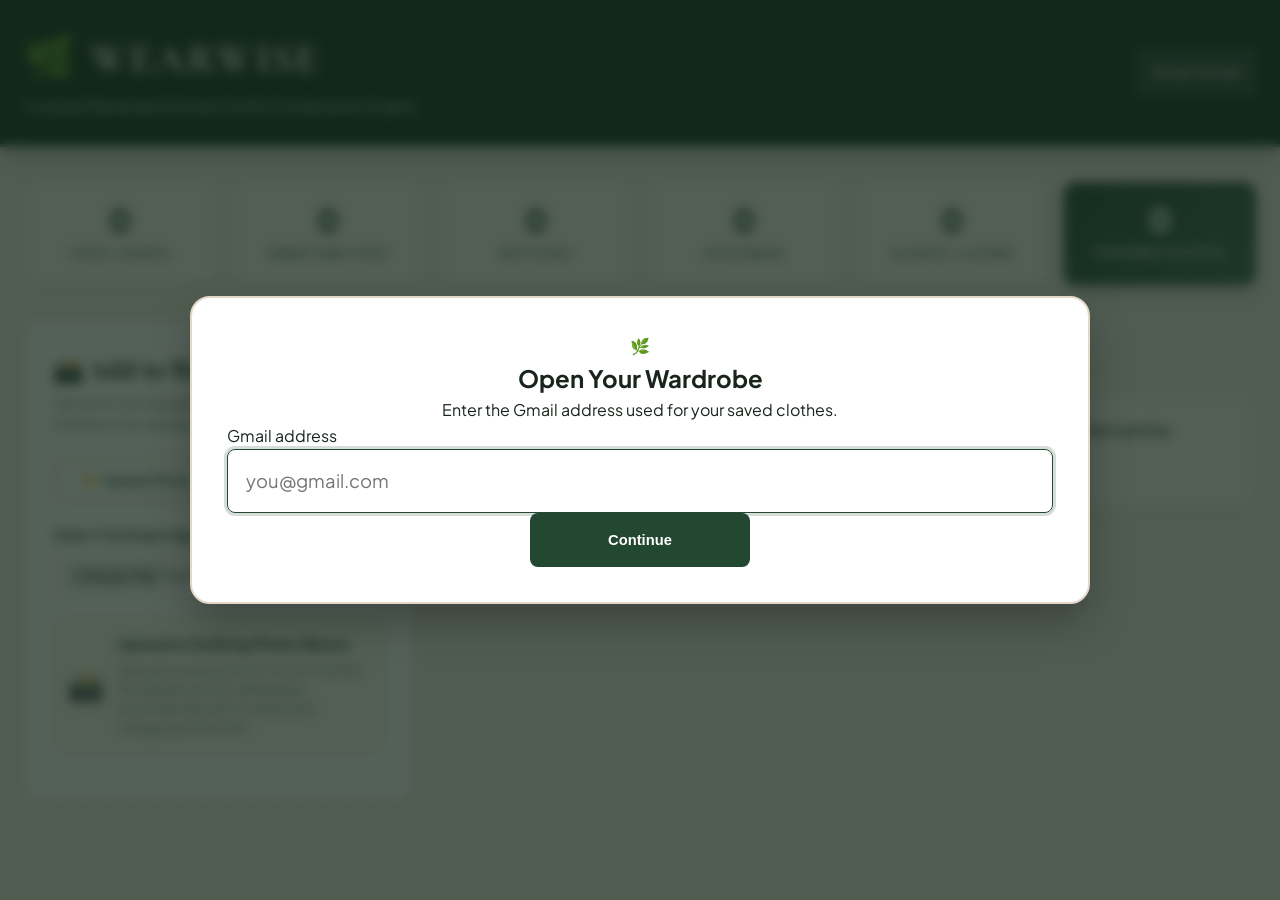
==== commit d7ef214b: "Cleaned up wardrobe assets" ====
--- a/templates/wardrobe.html
+++ b/templates/wardrobe.html
@@ -3,22 +3,26 @@
 <head>
     <meta charset="UTF-8">
     <meta name="viewport" content="width=device-width, initial-scale=1.0">
-    <title>StyleMatrix – Smart Wardrobe & Curated Outfit Generator</title>
+    <title>WearWise – Smart Wardrobe & Curated Outfit Generator</title>
     <link rel="stylesheet" href="/static/wardrobe.css">
     <link rel="preconnect" href="https://fonts.googleapis.com">
     <link rel="preconnect" href="https://fonts.gstatic.com" crossorigin>
-    <link href="https://fonts.googleapis.com/css2?family=Plus+Jakarta+Sans:wght@400;500;600;700;800&family=Playfair+Display:ital,wght@0,600;1,600&display=swap" rel="stylesheet">
+    <link href="https://fonts.googleapis.com/css2?family=Cormorant+Garamond:ital,wght@0,500;0,600;0,700;1,600&family=Playfair+Display:ital,wght@0,600;0,700;1,600&family=Plus+Jakarta+Sans:wght@400;500;600;700;800&display=swap" rel="stylesheet">
 </head>
 <body>
     <!-- Premium Header -->
     <header class="navbar">
         <div class="container nav-content">
             <div class="brand-group">
-                <h1>🌿 StyleMatrix</h1>
+                <h1>🌿 WearWise</h1>
                 <p>Curated Wardrobe & Smart Outfit Combination Engine</p>
             </div>
             <div class="nav-actions">
-                <button class="btn btn-secondary" onclick="clearAll()">🗑️ Clear All</button>
+                <div class="profile-button" id="profileButton">
+                    <span id="profileEmailDisplay">Enter Gmail</span>
+                </div>
+                <button type="button" class="btn btn-secondary hidden" id="profileLogoutButton" onclick="logoutProfile()">Log out</button>
+                <button type="button" class="btn btn-secondary hidden" id="clearAllButton" onclick="clearAll()">🗑️ Clear All</button>
             </div>
         </div>
     </header>
@@ -57,7 +61,7 @@
             <!-- Left Column: Add Clothes Panel -->
             <aside class="card add-item-panel">
                 <h2>📸 Add to Wardrobe</h2>
-                <p class="subtitle">Upload or photograph clothing pieces. Category and colors are detected automatically.</p>
+                <p class="subtitle">Upload or photograph a clothing piece. Full-image AI detects the category and all colors.</p>
 
                 <!-- Photo Mode Switcher -->
                 <div class="photo-mode-toggle">
@@ -84,77 +88,91 @@
                         <input type="hidden" id="cameraDataInput">
                     </div>
 
-                    <!-- INTERACTIVE PRECISION COLOR PICKER CANVAS -->
-                    <div id="pickerContainer" class="picker-box hidden">
-                        <div class="picker-header">
-                            <span>🎯 Click Fabric to Pick Exact Color</span>
-                        </div>
-                        <div class="canvas-wrapper">
-                            <canvas id="imagePickerCanvas"></canvas>
-                        </div>
-                        <div class="picker-status-row">
-                            <div class="color-swatch-preview" id="previewSwatch"></div>
-                            <div class="picker-meta">
-                                <strong id="pickedHexLabel">#FFFFFF</strong>
-                                <span id="pickedNameLabel">White</span>
+                    <!-- Clean Photo Preview Box -->
+                    <div id="imagePreviewContainer" class="image-preview-card hidden">
+                        <div class="preview-img-wrapper">
+                            <img id="imagePreview" src="" alt="Uploaded clothing piece">
+                        </div>
+                        <div class="preview-actions">
+                            <span class="preview-status" id="previewStatusText">📷 Photo Uploaded</span>
+                            <button type="button" class="btn-clear-photo" onclick="clearPhotoSelection()">✕ Remove</button>
+                        </div>
+                    </div>
+
+                    <!-- Upload Prompt Box (Visible until photo is uploaded) -->
+                    <div id="uploadPromptBox" class="upload-prompt-box">
+                        <div class="prompt-icon">📸</div>
+                        <div class="prompt-text">
+                            <strong>Upload a Clothing Photo Above</strong>
+                            <p>Upload or snap a photo of your clothes. The details section will appear automatically with AI-detected category and colors!</p>
+                        </div>
+                    </div>
+
+                    <!-- DETAILS SECTION: HIDDEN UNTIL PHOTO IS UPLOADED (NO LOCKS/NOT DISABLED) -->
+                    <div id="detailsSection" class="details-section hidden">
+                        <!-- Live AI Detection Feedback Box -->
+                        <div id="detectionBox" class="detection-alert">
+                            <span id="detectionText">✨ Analyzing image...</span>
+                        </div>
+
+                        <!-- Multi-Color Breakdown Box (Visible when AI detects colors) -->
+                        <div id="multiColorContainer" class="multi-color-container hidden">
+                            <div class="multi-color-title">
+                                <span>🎨 Detected Fabric Colors (<span id="colorCountLabel">1 color</span>):</span>
                             </div>
-                        </div>
-                        <input type="hidden" id="pickedHex" name="hex" value="">
-                    </div>
-
-                    <!-- Live AI Auto-Detection Feedback Box -->
-                    <div id="detectionBox" class="detection-alert hidden">
-                        <span id="detectionText">✨ Analyzing image...</span>
-                    </div>
-
-                    <div class="form-group">
-                        <label>Item Name:</label>
-                        <input type="text" id="itemName" placeholder="e.g., Ribbed White Tank Top" required oninput="checkNameKeywords(this.value)">
-                    </div>
-
-                    <div class="form-group">
-                        <label>Category:</label>
-                        <select id="itemCategory" onchange="markCategoryManual()">
-                            <option value="auto">✨ Auto-Detect from Image</option>
-                            <option value="Topwear">Topwear (Shirts, T-Shirts, Polos)</option>
-                            <option value="Inner Layer (Tank Top)">🎽 Inner Layer (Tank Top - Strictly for Layering)</option>
-                            <option value="Bottomwear">Bottomwear (Jeans, Pants, Chinos)</option>
-                            <option value="Footwear">Footwear (Sneakers, Shoes, Boots)</option>
-                            <option value="Outerwear (Layer)">Outerwear (Jackets, Blazers, Coats)</option>
-                        </select>
-                        <small class="category-hint">💡 Tank tops are strictly inner layers; they only combine under open shirts or jackets.</small>
-                    </div>
-
-                    <div class="form-group">
-                        <label>Primary Color (or click Eyedropper above):</label>
-                        <select id="itemColor">
-                            <option value="auto">✨ Auto-Detect from Photo</option>
-                            <option value="White">White</option>
-                            <option value="Black">Black</option>
-                            <option value="Grey">Grey</option>
-                            <option value="Navy / Denim">Navy / Denim</option>
-                            <option value="Beige / Khaki">Beige / Khaki</option>
-                            <option value="Olive / Green">Olive / Green</option>
-                            <option value="Brown">Brown</option>
-                            <option value="Red / Crimson">Red / Crimson</option>
-                            <option value="Pastel / Light">Pastel / Light</option>
-                            <option value="Yellow / Orange">Yellow / Orange</option>
-                        </select>
-                    </div>
-
-                    <div class="form-group">
-                        <label>Section / Occasion:</label>
-                        <select id="itemOccasion">
-                            <option value="auto">✨ Auto-Detect from Photo</option>
-                            <option value="Casual">Casual</option>
-                            <option value="Formal">Formal</option>
-                            <option value="Semi-Formal">Semi-Formal</option>
-                            <option value="Party">Party</option>
-                            <option value="Athletic">Athletic</option>
-                        </select>
-                    </div>
-
-                    <button type="submit" class="btn btn-primary btn-block" id="btnAddItem">➕ Add Item to Closet</button>
+                            <div id="colorBadgesList" class="color-badges-list"></div>
+                        </div>
+
+                        <div class="form-group">
+                            <label>Item Name:</label>
+                            <input type="text" id="itemName" placeholder="e.g., Ribbed White Tank Top" required>
+                        </div>
+
+                        <div class="form-group">
+                            <label>Category:</label>
+                            <select id="itemCategory">
+                                <option value="Topwear">Topwear (Shirts, T-Shirts, Polos)</option>
+                                <option value="Inner Layer (Tank Top)">🎽 Inner Layer (Tank Top - Strictly for Layering)</option>
+                                <option value="Bottomwear">Bottomwear (Jeans, Pants, Chinos, Shorts)</option>
+                                <option value="Footwear">Footwear (Sneakers, Shoes, Boots)</option>
+                                <option value="Outerwear (Layer)">Outerwear (Jackets, Blazers, Coats)</option>
+                            </select>
+                            <small class="category-hint">💡 Tank tops are strictly inner layers; they only combine under open shirts or jackets.</small>
+                        </div>
+
+                        <div class="form-group">
+                            <label>Primary Color:</label>
+                            <select id="itemColor">
+                                <option value="White">White</option>
+                                <option value="Black">Black</option>
+                                <option value="Grey">Grey</option>
+                                <option value="Navy / Denim">Navy / Denim</option>
+                                <option value="Beige / Khaki">Beige / Khaki</option>
+                                <option value="Olive / Green">Olive / Green</option>
+                                <option value="Brown">Brown</option>
+                                <option value="Red / Crimson">Red / Crimson</option>
+                                <option value="Pastel / Light">Pastel / Light</option>
+                                <option value="Yellow / Orange">Yellow / Orange</option>
+                            </select>
+                        </div>
+
+                        <div class="form-group">
+                            <label>Section / Occasion:</label>
+                            <select id="itemOccasion">
+                                <option value="Casual">Casual</option>
+                                <option value="Formal">Formal</option>
+                                <option value="Semi-Formal">Semi-Formal</option>
+                                <option value="Party">Party</option>
+                                <option value="Athletic">Athletic</option>
+                            </select>
+                        </div>
+
+                        <!-- Hidden fields to hold detected details -->
+                        <input type="hidden" id="detectedHex" value="#ffffff">
+                        <input type="hidden" id="detectedColorsJson" value="">
+
+                        <button type="submit" class="btn btn-primary btn-block" id="btnAddItem">➕ Add Item to Closet</button>
+                    </div>
                 </form>
             </aside>
 
@@ -207,6 +225,22 @@
         </div>
     </main>
 
+    <div id="profileModal" class="modal-backdrop">
+        <div class="modal-card profile-modal-card" role="dialog" aria-modal="true" aria-labelledby="profileModalTitle">
+            <div class="auth-header">
+                <div class="auth-icon-circle">🌿</div>
+                <h2 id="profileModalTitle">Open Your Wardrobe</h2>
+                <p>Enter the Gmail address used for your saved clothes.</p>
+            </div>
+            <div id="profileError" class="auth-error-msg hidden" role="alert"></div>
+            <label for="profileEmailInput">Gmail address</label>
+            <input id="profileEmailInput" class="auth-input" type="email" placeholder="you@gmail.com" autocomplete="email" onkeydown="if(event.key === 'Enter') handleProfileLogin()">
+            <div class="profile-modal-actions">
+                <button type="button" class="btn btn-primary" id="profileContinueButton" onclick="handleProfileLogin()">Continue</button>
+            </div>
+        </div>
+    </div>
+
     <!-- EXPANDED OUTFIT LIGHTBOX MODAL (Click to View Large) -->
     <div id="outfitModal" class="modal-backdrop hidden" onclick="handleModalBackdropClick(event)">
         <div class="modal-card">
@@ -220,31 +254,136 @@
     <script>
         let photoMode = 'upload';
         let mediaStream = null;
-        let activeImageObject = null;
         let currentOutfitsCache = [];
-        let categoryManuallySelected = false;
-
-        function markCategoryManual() {
-            const val = document.getElementById('itemCategory').value;
-            categoryManuallySelected = (val !== 'auto');
-        }
-
-        function checkNameKeywords(name) {
-            const lower = name.toLowerCase();
-            if (lower.includes('tank') || lower.includes('vest') || lower.includes('sleeveless') || lower.includes('inner')) {
-                document.getElementById('itemCategory').value = 'Inner Layer (Tank Top)';
-                categoryManuallySelected = true;
-            } else if (lower.includes('pant') || lower.includes('jean') || lower.includes('trouser') || lower.includes('chino') || lower.includes('short')) {
-                document.getElementById('itemCategory').value = 'Bottomwear';
-                categoryManuallySelected = true;
-            } else if (lower.includes('shoe') || lower.includes('sneaker') || lower.includes('boot') || lower.includes('loafer')) {
-                document.getElementById('itemCategory').value = 'Footwear';
-                categoryManuallySelected = true;
-            } else if (lower.includes('jacket') || lower.includes('blazer') || lower.includes('coat') || lower.includes('cardigan')) {
-                document.getElementById('itemCategory').value = 'Outerwear (Layer)';
-                categoryManuallySelected = true;
-            }
-        }
+        let currentUserEmail = null;
+
+        function escapeHtml(value) {
+            return String(value ?? '').replace(/[&<>"']/g, character => ({
+                '&': '&amp;',
+                '<': '&lt;',
+                '>': '&gt;',
+                '"': '&quot;',
+                "'": '&#39;'
+            })[character]);
+        }
+
+        async function profileFetch(url, options = {}) {
+            const headers = new Headers(options.headers || {});
+            if (currentUserEmail) headers.set('X-Wardrobe-Email', currentUserEmail);
+            const response = await fetch(url, { ...options, headers });
+            if (!response.ok) {
+                const errorData = await response.json().catch(() => ({}));
+                throw new Error(errorData.error || 'The wardrobe request failed. Please try again.');
+            }
+            return response;
+        }
+
+        function openProfileModal() {
+            if (currentUserEmail) return;
+            document.getElementById('profileModal').classList.remove('hidden');
+            document.body.style.overflow = 'hidden';
+            document.getElementById('profileEmailInput').focus();
+        }
+
+        function clearProfileError() {
+            const error = document.getElementById('profileError');
+            error.textContent = '';
+            error.classList.add('hidden');
+        }
+
+        function showProfileError(message) {
+            const error = document.getElementById('profileError');
+            error.textContent = message;
+            error.classList.remove('hidden');
+        }
+
+        async function handleProfileLogin() {
+            if (currentUserEmail) return;
+            clearProfileError();
+            const emailInput = document.getElementById('profileEmailInput');
+            const email = emailInput.value.trim().toLowerCase();
+            if (!/^[^@\s]+@gmail\.com$/.test(email)) {
+                showProfileError('Enter a valid Gmail address to continue.');
+                emailInput.focus();
+                return;
+            }
+
+            const button = document.getElementById('profileContinueButton');
+            button.disabled = true;
+            try {
+                currentUserEmail = email;
+                localStorage.setItem('wearwiseProfileEmail', email);
+                await activateProfile();
+            } catch (error) {
+                console.error('Could not load the wardrobe:', error);
+                currentUserEmail = null;
+                localStorage.removeItem('wearwiseProfileEmail');
+                openProfileModal();
+                showProfileError('Could not load this wardrobe. Please try again.');
+            } finally {
+                button.disabled = false;
+            }
+        }
+
+        async function activateProfile() {
+            if (!currentUserEmail) return;
+            document.getElementById('profileEmailDisplay').textContent = currentUserEmail;
+            document.getElementById('profileLogoutButton').classList.remove('hidden');
+            document.getElementById('clearAllButton').classList.remove('hidden');
+            document.getElementById('profileModal').classList.add('hidden');
+            document.body.style.overflow = 'auto';
+            await updateStats();
+            switchDisplayTab('closet');
+        }
+
+        async function logoutProfile() {
+            currentUserEmail = null;
+            localStorage.removeItem('wearwiseProfileEmail');
+            document.getElementById('profileEmailDisplay').textContent = 'Enter Gmail';
+            document.getElementById('profileLogoutButton').classList.add('hidden');
+            document.getElementById('clearAllButton').classList.add('hidden');
+            document.getElementById('closetContainer').replaceChildren();
+            document.getElementById('profileEmailInput').value = '';
+            openProfileModal();
+        }
+
+        async function initializeAuth() {
+            const savedEmail = localStorage.getItem('wearwiseProfileEmail') || '';
+            currentUserEmail = /^[^@\s]+@gmail\.com$/.test(savedEmail) ? savedEmail : null;
+            if (currentUserEmail) {
+                try {
+                    await activateProfile();
+                } catch (error) {
+                    console.error('Could not restore the wardrobe:', error);
+                    currentUserEmail = null;
+                    localStorage.removeItem('wearwiseProfileEmail');
+                    openProfileModal();
+                    showProfileError('Could not load this wardrobe. Please try again.');
+                }
+            } else {
+                openProfileModal();
+            }
+        }
+
+        window.addEventListener('storage', event => {
+            if (event.key === 'wearwiseProfileEmail' && event.newValue !== currentUserEmail) {
+                window.location.reload();
+            }
+        });
+
+        // Color centroids for client-side badge swatches
+        const COLOR_SWATCHES = {
+            'White': '#f8fafc',
+            'Black': '#1e293b',
+            'Grey': '#94a3b8',
+            'Navy / Denim': '#1e3a8a',
+            'Beige / Khaki': '#d4b996',
+            'Olive / Green': '#4d7c0f',
+            'Brown': '#78350f',
+            'Red / Crimson': '#b91c1c',
+            'Pastel / Light': '#cbd5e1',
+            'Yellow / Orange': '#d97706'
+        };
 
         function setPhotoMode(mode) {
             photoMode = mode;
@@ -276,149 +415,58 @@
             const dataUrl = offscreenCanvas.toDataURL('image/jpeg', 0.9);
             document.getElementById('cameraDataInput').value = dataUrl;
 
-            loadImageToCanvas(dataUrl);
+            showPhotoPreview(dataUrl);
             triggerAutoDetection();
         }
 
         function handleImageLoaded(input) {
             if (input.files && input.files[0]) {
                 const file = input.files[0];
-                checkNameKeywords(file.name);
-
                 const reader = new FileReader();
                 reader.onload = function(e) {
-                    loadImageToCanvas(e.target.result);
+                    showPhotoPreview(e.target.result);
                     triggerAutoDetection();
                 };
                 reader.readAsDataURL(file);
             }
         }
 
-        function loadImageToCanvas(src) {
-            const container = document.getElementById('pickerContainer');
-            const canvas = document.getElementById('imagePickerCanvas');
-            const ctx = canvas.getContext('2d');
-            const img = new Image();
-
-            img.onload = function() {
-                activeImageObject = img;
-                const maxWidth = 340;
-                const scale = maxWidth / img.width;
-                canvas.width = maxWidth;
-                canvas.height = img.height * scale;
-
-                ctx.drawImage(img, 0, 0, canvas.width, canvas.height);
-                container.classList.remove('hidden');
-
-                // Sample smart fabric position
-                const sampleX = Math.floor(canvas.width * 0.5);
-                const sampleY = Math.floor(canvas.height * 0.45);
-                samplePixelAt(sampleX, sampleY);
-
-                canvas.onclick = function(e) {
-                    const rect = canvas.getBoundingClientRect();
-                    const x = e.clientX - rect.left;
-                    const y = e.clientY - rect.top;
-                    samplePixelAt(x, y);
-                };
-            };
+        function showPhotoPreview(src) {
+            const container = document.getElementById('imagePreviewContainer');
+            const img = document.getElementById('imagePreview');
+            const detailsSection = document.getElementById('detailsSection');
+            const promptBox = document.getElementById('uploadPromptBox');
+            const detectionText = document.getElementById('detectionText');
+
             img.src = src;
-        }
-
-        function samplePixelAt(x, y) {
-            const canvas = document.getElementById('imagePickerCanvas');
-            const ctx = canvas.getContext('2d');
-            const pixel = ctx.getImageData(x, y, 1, 1).data;
-            const r = pixel[0], g = pixel[1], b = pixel[2];
-            const hex = rgbToHex(r, g, b);
-
-            document.getElementById('pickedHex').value = hex;
-            document.getElementById('pickedHexLabel').textContent = hex.toUpperCase();
-            document.getElementById('previewSwatch').style.backgroundColor = hex;
-
-            const detectedColor = classifyRGB(r, g, b);
-            document.getElementById('pickedNameLabel').textContent = detectedColor;
-            document.getElementById('itemColor').value = detectedColor;
-
-            if (activeImageObject) {
-                ctx.clearRect(0, 0, canvas.width, canvas.height);
-                ctx.drawImage(activeImageObject, 0, 0, canvas.width, canvas.height);
-                
-                ctx.beginPath();
-                ctx.arc(x, y, 12, 0, 2 * Math.PI);
-                ctx.strokeStyle = '#ffffff';
-                ctx.lineWidth = 3;
-                ctx.stroke();
-
-                ctx.beginPath();
-                ctx.arc(x, y, 10, 0, 2 * Math.PI);
-                ctx.strokeStyle = '#1b3b2b';
-                ctx.lineWidth = 1.5;
-                ctx.stroke();
-            }
-        }
-
-        function rgbToHex(r, g, b) {
-            return '#' + [r, g, b].map(x => {
-                const hex = x.toString(16);
-                return hex.length === 1 ? '0' + hex : hex;
-            }).join('');
-        }
-
-        function classifyRGB(r, g, b) {
-            const minC = Math.min(r, g, b);
-            const maxC = Math.max(r, g, b);
-            const diff = maxC - minC;
-
-            // Accurate White/Off-white detection
-            if (minC > 190 && diff < 38) return 'White';
-            if (minC > 215 && diff < 45) return 'White';
-            if (maxC < 45) return 'Black';
-            if (diff < 18) {
-                if (minC > 180) return 'White';
-                if (maxC < 55) return 'Black';
-                return 'Grey';
-            }
-
-            const rn = r / 255, gn = g / 255, bn = b / 255;
-            const max = Math.max(rn, gn, bn), min = Math.min(rn, gn, bn);
-            let h, s, l = (max + min) / 2;
-
-            if (max === min) {
-                h = s = 0;
-            } else {
-                const d = max - min;
-                s = l > 0.5 ? d / (2 - max - min) : d / (max + min);
-                switch (max) {
-                    case rn: h = (gn - bn) / d + (gn < bn ? 6 : 0); break;
-                    case gn: h = (bn - rn) / d + 2; break;
-                    case bn: h = (rn - gn) / d + 4; break;
-                }
-                h /= 6;
-            }
-            const hDeg = h * 360;
-
-            if (l < 0.16) return 'Black';
-            if (l > 0.85 && s < 0.22) return 'White';
-            if (s < 0.14) return 'Grey';
-            if (hDeg >= 185 && hDeg <= 250) {
-                if (s > 0.20 && l < 0.70) return 'Navy / Denim';
-                if (l >= 0.70) return 'Pastel / Light';
-                return 'Grey';
-            }
-            if (hDeg >= 65 && hDeg <= 165) return 'Olive / Green';
-            if (hDeg >= 25 && hDeg <= 55 && s < 0.60 && l > 0.38) return 'Beige / Khaki';
-            if (hDeg >= 15 && hDeg <= 45 && l < 0.44) return 'Brown';
-            if (hDeg < 20 || hDeg > 338) return 'Red / Crimson';
-            if (hDeg >= 35 && hDeg <= 65) return 'Yellow / Orange';
-            if (l > 0.65 && s > 0.16) return 'Pastel / Light';
-            return 'Grey';
+            container.classList.remove('hidden');
+            if (promptBox) promptBox.classList.add('hidden');
+            if (detailsSection) detailsSection.classList.remove('hidden');
+            if (detectionText) {
+                detectionText.innerHTML = '✨ <strong>Analyzing garment...</strong> Scanning silhouette, category, and fabric colors...';
+            }
+        }
+
+        function clearPhotoSelection() {
+            document.getElementById('clothingPhoto').value = '';
+            document.getElementById('cameraDataInput').value = '';
+            document.getElementById('imagePreview').src = '';
+            document.getElementById('imagePreviewContainer').classList.add('hidden');
+            document.getElementById('detailsSection').classList.add('hidden');
+            document.getElementById('multiColorContainer').classList.add('hidden');
+            const promptBox = document.getElementById('uploadPromptBox');
+            if (promptBox) promptBox.classList.remove('hidden');
+
+            // Reset inputs
+            document.getElementById('itemName').value = '';
+            document.getElementById('itemCategory').value = 'Topwear';
+            document.getElementById('itemColor').value = 'White';
+            document.getElementById('itemOccasion').value = 'Casual';
+            document.getElementById('detectedHex').value = '#ffffff';
+            document.getElementById('detectedColorsJson').value = '';
         }
 
         async function triggerAutoDetection() {
-            const detectionBox = document.getElementById('detectionBox');
-            const detectionText = document.getElementById('detectionText');
-
             const formData = new FormData();
             let hasImage = false;
 
@@ -438,25 +486,67 @@
 
             if (!hasImage) return;
 
-            detectionBox.classList.remove('hidden');
-            detectionText.textContent = '✨ Analyzing category & fabric color...';
-
             try {
-                const res = await fetch('/api/detect', { method: 'POST', body: formData });
+                const res = await profileFetch('/api/detect', { method: 'POST', body: formData });
                 const data = await res.json();
-                if (data.category) {
-                    // Only update category if user has not manually set it
-                    if (!categoryManuallySelected || document.getElementById('itemCategory').value === 'auto') {
-                        document.getElementById('itemCategory').value = data.category;
-                    }
-                    if (document.getElementById('itemColor').value === 'auto') {
-                        document.getElementById('itemColor').value = data.color;
-                    }
-                    document.getElementById('itemOccasion').value = data.occasion;
-                    detectionText.innerHTML = `✨ <strong>Auto-Detected:</strong> Category: <u>${document.getElementById('itemCategory').value}</u> • Color: <u>${data.color}</u> • Occasion: <u>${data.occasion}</u>`;
+
+                // Populate form fields with auto-detected values
+                document.getElementById('itemName').value = data.suggested_name || 'Clothing Piece';
+                document.getElementById('itemCategory').value = data.category || 'Topwear';
+                document.getElementById('itemColor').value = data.color || 'White';
+                document.getElementById('itemOccasion').value = data.occasion || 'Casual';
+                document.getElementById('detectedHex').value = data.hex || '#ffffff';
+                document.getElementById('detectedColorsJson').value = JSON.stringify(data.colors || [data.color]);
+
+                // Render Multi-Color Breakdown
+                renderMultiColorBadges(data);
+
+                // Update detection banner
+                const detectionText = document.getElementById('detectionText');
+                if (detectionText) {
+                    detectionText.innerHTML = `✨ <strong>Auto-Detected:</strong> Category: <u>${escapeHtml(data.category)}</u> • Color: <u>${escapeHtml(data.color)}</u> • Occasion: <u>${escapeHtml(data.occasion)}</u><br><small style="color: #44634f; margin-top: 3px; display: inline-block;">All fields are fully editable. You can adjust anything if needed before adding.</small>`;
                 }
+
             } catch (err) {
-                console.error(err);
+                console.error('Detection error:', err);
+                const detectionText = document.getElementById('detectionText');
+                if (detectionText) {
+                    detectionText.innerHTML = '✨ <strong>Photo loaded.</strong> Please fill in or verify the clothing details below.';
+                }
+            }
+        }
+
+        function renderMultiColorBadges(data) {
+            const container = document.getElementById('multiColorContainer');
+            const countLabel = document.getElementById('colorCountLabel');
+            const list = document.getElementById('colorBadgesList');
+            list.innerHTML = '';
+
+            const breakdown = data.color_breakdown || [];
+            const colors = data.colors || [data.color];
+
+            if (breakdown.length > 0) {
+                countLabel.textContent = `${breakdown.length} color${breakdown.length > 1 ? 's' : ''} detected`;
+                breakdown.forEach(item => {
+                    const badge = document.createElement('div');
+                    badge.className = 'color-badge-pill';
+                    const swatch = COLOR_SWATCHES[item.name] || '#cbd5e1';
+                    badge.innerHTML = `<span class="swatch-circle" style="background-color: ${swatch};"></span><strong>${escapeHtml(item.name)}</strong> <span class="pct">(${escapeHtml(item.percent)}%)</span>`;
+                    list.appendChild(badge);
+                });
+                container.classList.remove('hidden');
+            } else if (colors.length > 0) {
+                countLabel.textContent = `${colors.length} color${colors.length > 1 ? 's' : ''}`;
+                colors.forEach(cName => {
+                    const badge = document.createElement('div');
+                    badge.className = 'color-badge-pill';
+                    const swatch = COLOR_SWATCHES[cName] || '#cbd5e1';
+                    badge.innerHTML = `<span class="swatch-circle" style="background-color: ${swatch};"></span><strong>${escapeHtml(cName)}</strong>`;
+                    list.appendChild(badge);
+                });
+                container.classList.remove('hidden');
+            } else {
+                container.classList.add('hidden');
             }
         }
 
@@ -475,7 +565,7 @@
         }
 
         async function updateStats() {
-            const res = await fetch('/api/stats');
+            const res = await profileFetch('/api/stats');
             const data = await res.json();
             document.getElementById('statTops').textContent = data.tops;
             document.getElementById('statTanks').textContent = data.tanks || 0;
@@ -488,6 +578,7 @@
         async function handleAddItem(e) {
             e.preventDefault();
             const btn = document.getElementById('btnAddItem');
+
             btn.disabled = true;
             btn.textContent = 'Adding...';
 
@@ -495,7 +586,8 @@
             formData.append('name', document.getElementById('itemName').value);
             formData.append('category', document.getElementById('itemCategory').value);
             formData.append('color', document.getElementById('itemColor').value);
-            formData.append('hex', document.getElementById('pickedHex').value);
+            formData.append('hex', document.getElementById('detectedHex').value);
+            formData.append('colors', document.getElementById('detectedColorsJson').value);
             formData.append('occasion', document.getElementById('itemOccasion').value);
 
             if (photoMode === 'upload') {
@@ -511,24 +603,18 @@
             }
 
             try {
-                const res = await fetch('/api/items', { method: 'POST', body: formData });
+                const res = await profileFetch('/api/items', { method: 'POST', body: formData });
                 if (res.ok) {
-                    document.getElementById('itemName').value = '';
-                    document.getElementById('clothingPhoto').value = '';
-                    document.getElementById('cameraDataInput').value = '';
-                    document.getElementById('pickerContainer').classList.add('hidden');
-                    document.getElementById('detectionBox').classList.add('hidden');
-                    document.getElementById('itemCategory').value = 'auto';
-                    document.getElementById('itemColor').value = 'auto';
-                    document.getElementById('itemOccasion').value = 'auto';
-                    categoryManuallySelected = false;
+                    clearPhotoSelection();
                     await updateStats();
                     loadOutfits();
                 } else {
-                    alert('Failed to add item.');
+                    const errData = await res.json().catch(() => ({}));
+                    alert(errData.error || 'Failed to add item. Please try again.');
                 }
             } catch (err) {
-                console.error(err);
+                console.error('Could not add wardrobe item:', err);
+                alert(err.message || 'Failed to add item. Please try again.');
             } finally {
                 btn.disabled = false;
                 btn.textContent = '➕ Add Item to Closet';
@@ -544,7 +630,7 @@
             const includeLayers = document.getElementById('filterLayers').checked;
             const includeTanks = document.getElementById('filterTanks').checked;
 
-            const res = await fetch(`/api/outfits?min_score=${minScore}&occasion=${occasion}&include_layers=${includeLayers}&include_tanks=${includeTanks}`);
+            const res = await profileFetch(`/api/outfits?min_score=${minScore}&occasion=${occasion}&include_layers=${includeLayers}&include_tanks=${includeTanks}`);
             const data = await res.json();
             currentOutfitsCache = data.outfits || [];
 
@@ -553,7 +639,7 @@
                     <div class="empty-state">
                         <div class="empty-icon">🌿</div>
                         <h3>Your Wardrobe is Ready</h3>
-                        <p>${data.message || 'Add your clothing photos on the left to start generating outfits automatically!'}</p>
+                        <p>${escapeHtml(data.message || 'Add your clothing photos on the left to start generating outfits automatically!')}</p>
                     </div>`;
                 return;
             }
@@ -564,7 +650,7 @@
                 <div class="card outfit-card-medium ${isCurated ? 'curated-card' : ''}" onclick="openOutfitModal(${idx})">
                     <div class="outfit-card-header">
                         <div class="badge-row">
-                            <span class="vibe-tag ${isCurated ? 'vibe-curated' : ''}">${outfit.vibe}</span>
+                            <span class="vibe-tag ${isCurated ? 'vibe-curated' : ''}">${escapeHtml(outfit.vibe)}</span>
                             <span class="score-badge ${outfit.score >= 90 ? 'score-high' : 'score-med'}">★ ${outfit.score}%</span>
                         </div>
                         <span class="click-hint">🔍 Tap to expand</span>
@@ -575,37 +661,37 @@
                         ${outfit.tank ? `
                             <div class="preview-thumb inner-thumb">
                                 <span class="thumb-label">🎽 Inner</span>
-                                <img src="${outfit.tank.image}" alt="${outfit.tank.name}">
+                                <img src="${escapeHtml(outfit.tank.image)}" alt="${escapeHtml(outfit.tank.name)}">
                             </div>
                         ` : ''}
 
                         ${outfit.top ? `
                             <div class="preview-thumb">
                                 <span class="thumb-label">${outfit.tank ? '👕 Shirt' : '👕 Top'}</span>
-                                <img src="${outfit.top.image}" alt="${outfit.top.name}">
+                                <img src="${escapeHtml(outfit.top.image)}" alt="${escapeHtml(outfit.top.name)}">
                             </div>
                         ` : ''}
 
                         ${outfit.layer ? `
                             <div class="preview-thumb">
                                 <span class="thumb-label">🧥 Layer</span>
-                                <img src="${outfit.layer.image}" alt="${outfit.layer.name}">
+                                <img src="${escapeHtml(outfit.layer.image)}" alt="${escapeHtml(outfit.layer.name)}">
                             </div>
                         ` : ''}
 
                         <div class="preview-thumb">
                             <span class="thumb-label">👖 Bottom</span>
-                            <img src="${outfit.bottom.image}" alt="${outfit.bottom.name}">
+                            <img src="${escapeHtml(outfit.bottom.image)}" alt="${escapeHtml(outfit.bottom.name)}">
                         </div>
 
                         <div class="preview-thumb">
                             <span class="thumb-label">👟 Shoes</span>
-                            <img src="${outfit.shoes.image}" alt="${outfit.shoes.name}">
+                            <img src="${escapeHtml(outfit.shoes.image)}" alt="${escapeHtml(outfit.shoes.name)}">
                         </div>
                     </div>
 
                     <div class="outfit-card-footer">
-                        <p class="medium-reason">💡 ${outfit.reason}</p>
+                        <p class="medium-reason">💡 ${escapeHtml(outfit.reason)}</p>
                     </div>
                 </div>
                 `;
@@ -626,8 +712,8 @@
             content.innerHTML = `
                 <div class="modal-header">
                     <div>
-                        <span class="vibe-tag ${isCurated ? 'vibe-curated' : ''}">${outfit.vibe}</span>
-                        <span class="type-badge">${outfit.type}</span>
+                        <span class="vibe-tag ${isCurated ? 'vibe-curated' : ''}">${escapeHtml(outfit.vibe)}</span>
+                        <span class="type-badge">${escapeHtml(outfit.type)}</span>
                         <h2>Look #${idx + 1}</h2>
                     </div>
                     <div class="score-badge-large ${outfit.score >= 90 ? 'score-high' : 'score-med'}">
@@ -637,7 +723,7 @@
 
                 <div class="modal-reason-box">
                     <strong>Style & Harmony Breakdown:</strong>
-                    <p>💡 ${outfit.reason}</p>
+                    <p>💡 ${escapeHtml(outfit.reason)}</p>
                 </div>
 
                 <!-- High-Resolution Large Outfit Grid -->
@@ -645,11 +731,11 @@
                     ${outfit.tank ? `
                         <div class="modal-item-card inner-card">
                             <span class="large-layer-pill">🎽 Inner Layer</span>
-                            <img src="${outfit.tank.image}" alt="${outfit.tank.name}">
+                            <img src="${escapeHtml(outfit.tank.image)}" alt="${escapeHtml(outfit.tank.name)}">
                             <div class="modal-item-info">
-                                <strong>${outfit.tank.name}</strong>
-                                <span>Color: ${outfit.tank.color}</span>
-                                <small>${outfit.tank.occasion}</small>
+                                <strong>${escapeHtml(outfit.tank.name)}</strong>
+                                <span>Color: ${escapeHtml(outfit.tank.color)}</span>
+                                <small>${escapeHtml(outfit.tank.occasion)}</small>
                             </div>
                         </div>
                     ` : ''}
@@ -657,11 +743,11 @@
                     ${outfit.top ? `
                         <div class="modal-item-card">
                             <span class="large-layer-pill">${outfit.tank ? '👕 Over Shirt' : '👕 Topwear'}</span>
-                            <img src="${outfit.top.image}" alt="${outfit.top.name}">
+                            <img src="${escapeHtml(outfit.top.image)}" alt="${escapeHtml(outfit.top.name)}">
                             <div class="modal-item-info">
-                                <strong>${outfit.top.name}</strong>
-                                <span>Color: ${outfit.top.color}</span>
-                                <small>${outfit.top.occasion}</small>
+                                <strong>${escapeHtml(outfit.top.name)}</strong>
+                                <span>Color: ${escapeHtml(outfit.top.color)}</span>
+                                <small>${escapeHtml(outfit.top.occasion)}</small>
                             </div>
                         </div>
                     ` : ''}
@@ -669,32 +755,32 @@
                     ${outfit.layer ? `
                         <div class="modal-item-card">
                             <span class="large-layer-pill">🧥 Jacket / Layer</span>
-                            <img src="${outfit.layer.image}" alt="${outfit.layer.name}">
+                            <img src="${escapeHtml(outfit.layer.image)}" alt="${escapeHtml(outfit.layer.name)}">
                             <div class="modal-item-info">
-                                <strong>${outfit.layer.name}</strong>
-                                <span>Color: ${outfit.layer.color}</span>
-                                <small>${outfit.layer.occasion}</small>
+                                <strong>${escapeHtml(outfit.layer.name)}</strong>
+                                <span>Color: ${escapeHtml(outfit.layer.color)}</span>
+                                <small>${escapeHtml(outfit.layer.occasion)}</small>
                             </div>
                         </div>
                     ` : ''}
 
                     <div class="modal-item-card">
                         <span class="large-layer-pill">👖 Bottomwear</span>
-                        <img src="${outfit.bottom.image}" alt="${outfit.bottom.name}">
+                        <img src="${escapeHtml(outfit.bottom.image)}" alt="${escapeHtml(outfit.bottom.name)}">
                         <div class="modal-item-info">
-                            <strong>${outfit.bottom.name}</strong>
-                            <span>Color: ${outfit.bottom.color}</span>
-                            <small>${outfit.bottom.occasion}</small>
+                            <strong>${escapeHtml(outfit.bottom.name)}</strong>
+                            <span>Color: ${escapeHtml(outfit.bottom.color)}</span>
+                            <small>${escapeHtml(outfit.bottom.occasion)}</small>
                         </div>
                     </div>
 
                     <div class="modal-item-card">
                         <span class="large-layer-pill">👟 Footwear</span>
-                        <img src="${outfit.shoes.image}" alt="${outfit.shoes.name}">
+                        <img src="${escapeHtml(outfit.shoes.image)}" alt="${escapeHtml(outfit.shoes.name)}">
                         <div class="modal-item-info">
-                            <strong>${outfit.shoes.name}</strong>
-                            <span>Color: ${outfit.shoes.color}</span>
-                            <small>${outfit.shoes.occasion}</small>
+                            <strong>${escapeHtml(outfit.shoes.name)}</strong>
+                            <span>Color: ${escapeHtml(outfit.shoes.color)}</span>
+                            <small>${escapeHtml(outfit.shoes.occasion)}</small>
                         </div>
                     </div>
                 </div>
@@ -725,7 +811,7 @@
 
         async function loadCloset() {
             const container = document.getElementById('closetContainer');
-            const res = await fetch('/api/items');
+            const res = await profileFetch('/api/items');
             const items = await res.json();
 
             if (items.length === 0) {
@@ -740,13 +826,13 @@
 
             container.innerHTML = items.map(item => `
                 <div class="closet-item-card">
-                    <img src="${item.image}" alt="${item.name}">
+                    <img src="${escapeHtml(item.image)}" alt="${escapeHtml(item.name)}">
                     <div class="closet-item-body">
-                        <strong>${item.name}</strong>
-                        <span class="badge ${item.category.includes('Tank') ? 'badge-tank' : ''}">${item.category}</span>
+                        <strong>${escapeHtml(item.name)}</strong>
+                        <span class="badge ${item.category.includes('Tank') ? 'badge-tank' : ''}">${escapeHtml(item.category)}</span>
                         <div class="color-dot-row">
                             <span class="color-dot" style="background-color: ${item.hex || '#ffffff'}"></span>
-                            <span class="meta">${item.color} • ${item.occasion}</span>
+                            <span class="meta">${escapeHtml(item.color)} • ${escapeHtml(item.occasion)}</span>
                         </div>
                         <button class="btn btn-sm btn-outline-danger" onclick="deleteItem('${item.id}')">Delete</button>
                     </div>
@@ -755,7 +841,7 @@
         }
 
         async function deleteItem(id) {
-            await fetch(`/api/items/${id}`, { method: 'DELETE' });
+            await profileFetch(`/api/items/${id}`, { method: 'DELETE' });
             await updateStats();
             loadCloset();
             loadOutfits();
@@ -763,17 +849,14 @@
 
         async function clearAll() {
             if (confirm('Clear all items from your wardrobe?')) {
-                await fetch('/api/clear-all', { method: 'POST' });
+                await profileFetch('/api/clear-all', { method: 'POST' });
                 await updateStats();
                 loadCloset();
                 loadOutfits();
             }
         }
 
-        window.onload = async () => {
-            await updateStats();
-            loadOutfits();
-        };
+        window.onload = initializeAuth;
     </script>
 </body>
 </html>
--- a/static/wardrobe.css
+++ b/static/wardrobe.css
@@ -73,11 +73,12 @@
 }
 
 .brand-group h1 {
-    font-family: 'Playfair Display', Georgia, serif;
-    font-size: 2.1rem;
-    font-weight: 600;
-    letter-spacing: -0.02em;
+    font-family: 'Cormorant Garamond', 'Playfair Display', Georgia, serif;
+    font-size: 2.6rem;
+    font-weight: 700;
+    letter-spacing: 0.05em;
     color: #f7f1e6;
+    text-transform: uppercase;
 }
 
 .brand-group p {
@@ -95,6 +96,65 @@
 .nav-actions {
     display: flex;
     gap: 12px;
+    align-items: center;
+}
+
+.profile-button {
+    display: inline-flex;
+    align-items: center;
+    gap: 10px;
+    max-width: 290px;
+    padding: 0.65rem 0.9rem;
+    color: #f7f1e6;
+    background: rgba(255, 255, 255, 0.1);
+    border: 1px solid rgba(255, 255, 255, 0.25);
+    border-radius: var(--radius-sm);
+    font: inherit;
+}
+
+.profile-button span:first-child {
+    overflow: hidden;
+    text-overflow: ellipsis;
+    white-space: nowrap;
+}
+
+.profile-modal-card {
+    max-width: 600px;
+    padding: 3rem;
+}
+
+.profile-modal-card .auth-header {
+    text-align: center;
+}
+
+.profile-modal-card .auth-input {
+    display: block;
+    width: 100%;
+    min-height: 64px;
+    padding: 1rem 1.1rem;
+    font-size: 1.15rem;
+    text-align: left;
+    border: 1.5px solid var(--beige-border);
+    border-radius: var(--radius-sm);
+    background: #ffffff;
+    color: var(--text-primary);
+    font-family: inherit;
+}
+
+.profile-modal-card .auth-input:focus {
+    outline: 3px solid rgba(35, 72, 50, 0.18);
+    border-color: var(--forest-primary);
+}
+
+.profile-modal-actions {
+    display: flex;
+    justify-content: center;
+    gap: 10px;
+}
+
+.profile-modal-actions .btn {
+    min-width: 220px;
+    min-height: 54px;
 }
 
 /* ==========================================================================
@@ -229,89 +289,160 @@
 }
 
 /* ==========================================================================
-   Interactive Precision Eyedropper / Color Picker
-   ========================================================================== */
-.picker-box {
-    background: var(--beige-surface);
-    border: 2px solid var(--sage-accent);
+   Clean Image Preview Card (No Color Picker)
+   ========================================================================== */
+.image-preview-card {
+    background: var(--beige-surface);
+    border: 1.5px solid var(--beige-border);
     border-radius: var(--radius-md);
-    padding: 14px;
-    margin-bottom: 1.35rem;
-}
-
-.picker-header {
-    font-size: 0.8rem;
+    padding: 12px;
+    margin-bottom: 1.25rem;
+    box-shadow: var(--shadow-subtle);
+}
+
+.preview-img-wrapper {
+    width: 100%;
+    max-height: 220px;
+    display: flex;
+    align-items: center;
+    justify-content: center;
+    background: #ffffff;
+    border-radius: var(--radius-sm);
+    overflow: hidden;
+    border: 1px solid var(--beige-border);
+}
+
+.preview-img-wrapper img {
+    max-width: 100%;
+    max-height: 220px;
+    object-fit: contain;
+    display: block;
+}
+
+.preview-actions {
+    display: flex;
+    justify-content: space-between;
+    align-items: center;
+    margin-top: 10px;
+    padding: 0 4px;
+}
+
+.preview-status {
+    font-size: 0.82rem;
+    font-weight: 600;
+    color: var(--forest-primary);
+}
+
+.btn-clear-photo {
+    background: transparent;
+    border: 1px solid #d1bfa8;
+    color: #8c4a4a;
+    padding: 4px 10px;
+    font-size: 0.78rem;
+    font-weight: 600;
+    border-radius: 6px;
+    cursor: pointer;
+    transition: all 0.2s;
+}
+
+.btn-clear-photo:hover {
+    background: #fdf2f2;
+    border-color: #e09999;
+}
+
+/* ==========================================================================
+   Upload Prompt Box (Shown when no photo uploaded)
+   ========================================================================== */
+.upload-prompt-box {
+    display: flex;
+    align-items: center;
+    gap: 14px;
+    padding: 16px 14px;
+    background: var(--beige-surface);
+    border: 1.5px dashed var(--beige-border-dark);
+    border-radius: var(--radius-md);
+    margin-top: 10px;
+    margin-bottom: 1.25rem;
+    transition: all 0.3s ease;
+}
+
+.prompt-icon {
+    font-size: 1.8rem;
+    opacity: 0.85;
+}
+
+.prompt-text strong {
+    display: block;
+    color: var(--forest-deep);
+    font-size: 0.92rem;
+    margin-bottom: 3px;
+}
+
+.prompt-text p {
+    font-size: 0.82rem;
+    color: var(--text-secondary);
+    line-height: 1.45;
+}
+
+/* Details Section (Revealed smoothly once photo is uploaded) */
+.details-section {
+    animation: fadeInSection 0.35s ease-in-out;
+}
+
+@keyframes fadeInSection {
+    from { opacity: 0; transform: translateY(6px); }
+    to { opacity: 1; transform: translateY(0); }
+}
+
+/* ==========================================================================
+   Detected Multi-Color Box
+   ========================================================================== */
+.multi-color-container {
+    background: var(--beige-surface);
+    border: 1px solid var(--beige-border);
+    border-radius: var(--radius-sm);
+    padding: 10px 12px;
+    margin-bottom: 1.15rem;
+}
+
+.multi-color-title {
+    font-size: 0.78rem;
     font-weight: 700;
-    color: var(--forest-primary);
-    margin-bottom: 10px;
+    color: var(--forest-deep);
     text-transform: uppercase;
     letter-spacing: 0.04em;
-}
-
-.canvas-wrapper {
-    width: 100%;
-    display: flex;
-    justify-content: center;
-    background: #19241c;
-    border-radius: var(--radius-sm);
-    overflow: hidden;
-    cursor: crosshair;
-}
-
-#imagePickerCanvas {
-    max-width: 100%;
-    height: auto;
-    display: block;
-}
-
-.picker-status-row {
-    display: flex;
-    align-items: center;
-    gap: 12px;
-    margin-top: 12px;
+    margin-bottom: 8px;
+}
+
+.color-badges-list {
+    display: flex;
+    flex-wrap: wrap;
+    gap: 8px;
+}
+
+.color-badge-pill {
+    display: inline-flex;
+    align-items: center;
+    gap: 6px;
     background: #ffffff;
-    padding: 9px 14px;
-    border-radius: var(--radius-sm);
-    border: 1px solid var(--beige-border);
-}
-
-.color-swatch-preview {
-    width: 34px;
-    height: 34px;
-    border-radius: 8px;
-    border: 2px solid #ffffff;
-    box-shadow: 0 0 0 1px #cbd5e1;
-    background-color: #ffffff;
-}
-
-.picker-meta strong {
-    display: block;
-    font-size: 0.95rem;
-    font-family: monospace;
-    color: var(--forest-deep);
-}
-
-.picker-meta span {
+    border: 1px solid var(--beige-border);
+    border-radius: 20px;
+    padding: 4px 10px;
     font-size: 0.8rem;
+    box-shadow: 0 1px 3px rgba(0, 0, 0, 0.04);
+}
+
+.swatch-circle {
+    width: 14px;
+    height: 14px;
+    border-radius: 50%;
+    border: 1px solid rgba(0, 0, 0, 0.15);
+    display: inline-block;
+}
+
+.color-badge-pill .pct {
     color: var(--text-secondary);
-    font-weight: 600;
-}
-
-/* Auto Detection Alert */
-.detection-alert {
-    background: #eaf3ed;
-    border: 1px solid #b8d6c2;
-    color: #1b4d2e;
-    padding: 11px 14px;
-    border-radius: var(--radius-sm);
-    font-size: 0.85rem;
-    margin-bottom: 1.15rem;
-    animation: fadeIn 0.3s ease-in-out;
-}
-
-@keyframes fadeIn {
-    from { opacity: 0; transform: translateY(-4px); }
-    to { opacity: 1; transform: translateY(0); }
+    font-size: 0.75rem;
 }
 
 .category-hint {
@@ -976,6 +1107,23 @@
 }
 
 @media (max-width: 640px) {
+    .nav-content {
+        align-items: flex-start;
+        gap: 14px;
+    }
+    .nav-actions {
+        flex-direction: column;
+        align-items: stretch;
+    }
+    .profile-button {
+        max-width: 180px;
+    }
+    .profile-modal-card {
+        padding: 1.5rem;
+    }
+    .profile-modal-card .auth-input {
+        min-height: 58px;
+    }
     .stats-banner {
         grid-template-columns: repeat(2, 1fr);
     }
